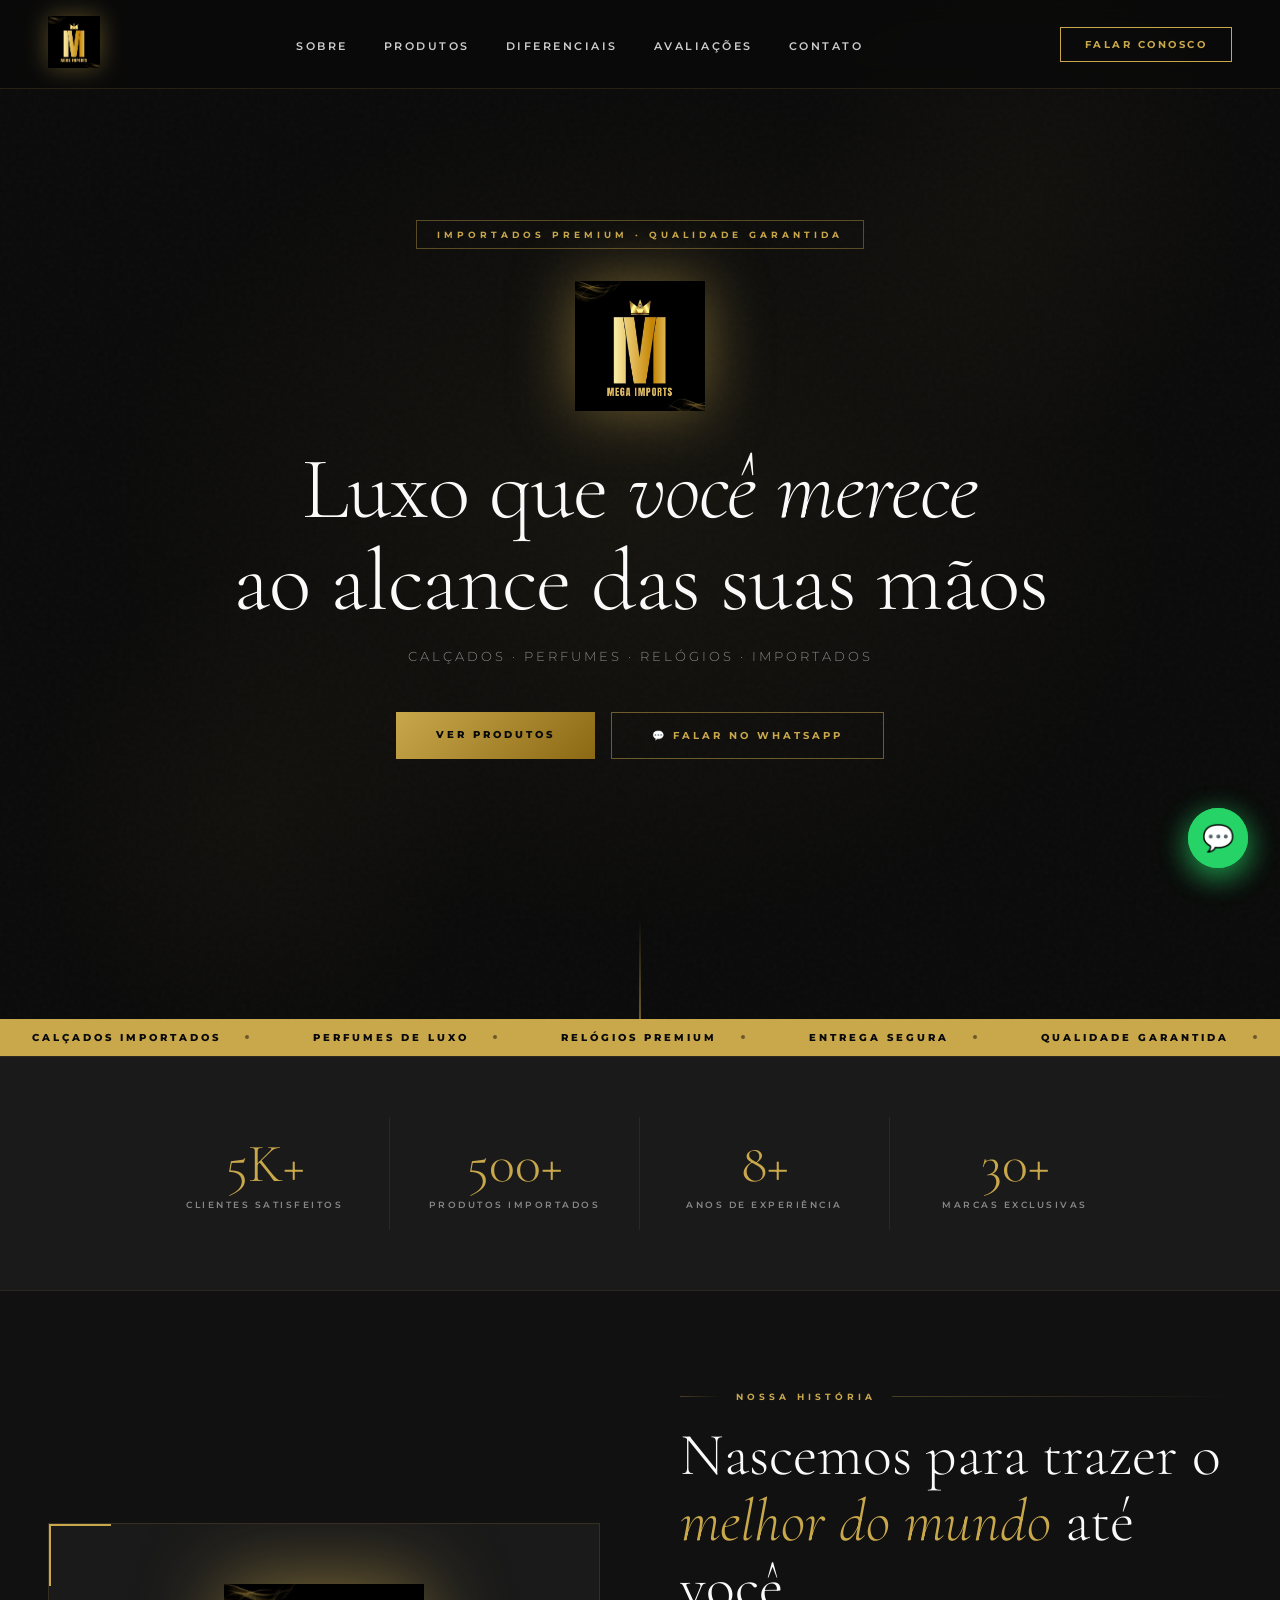
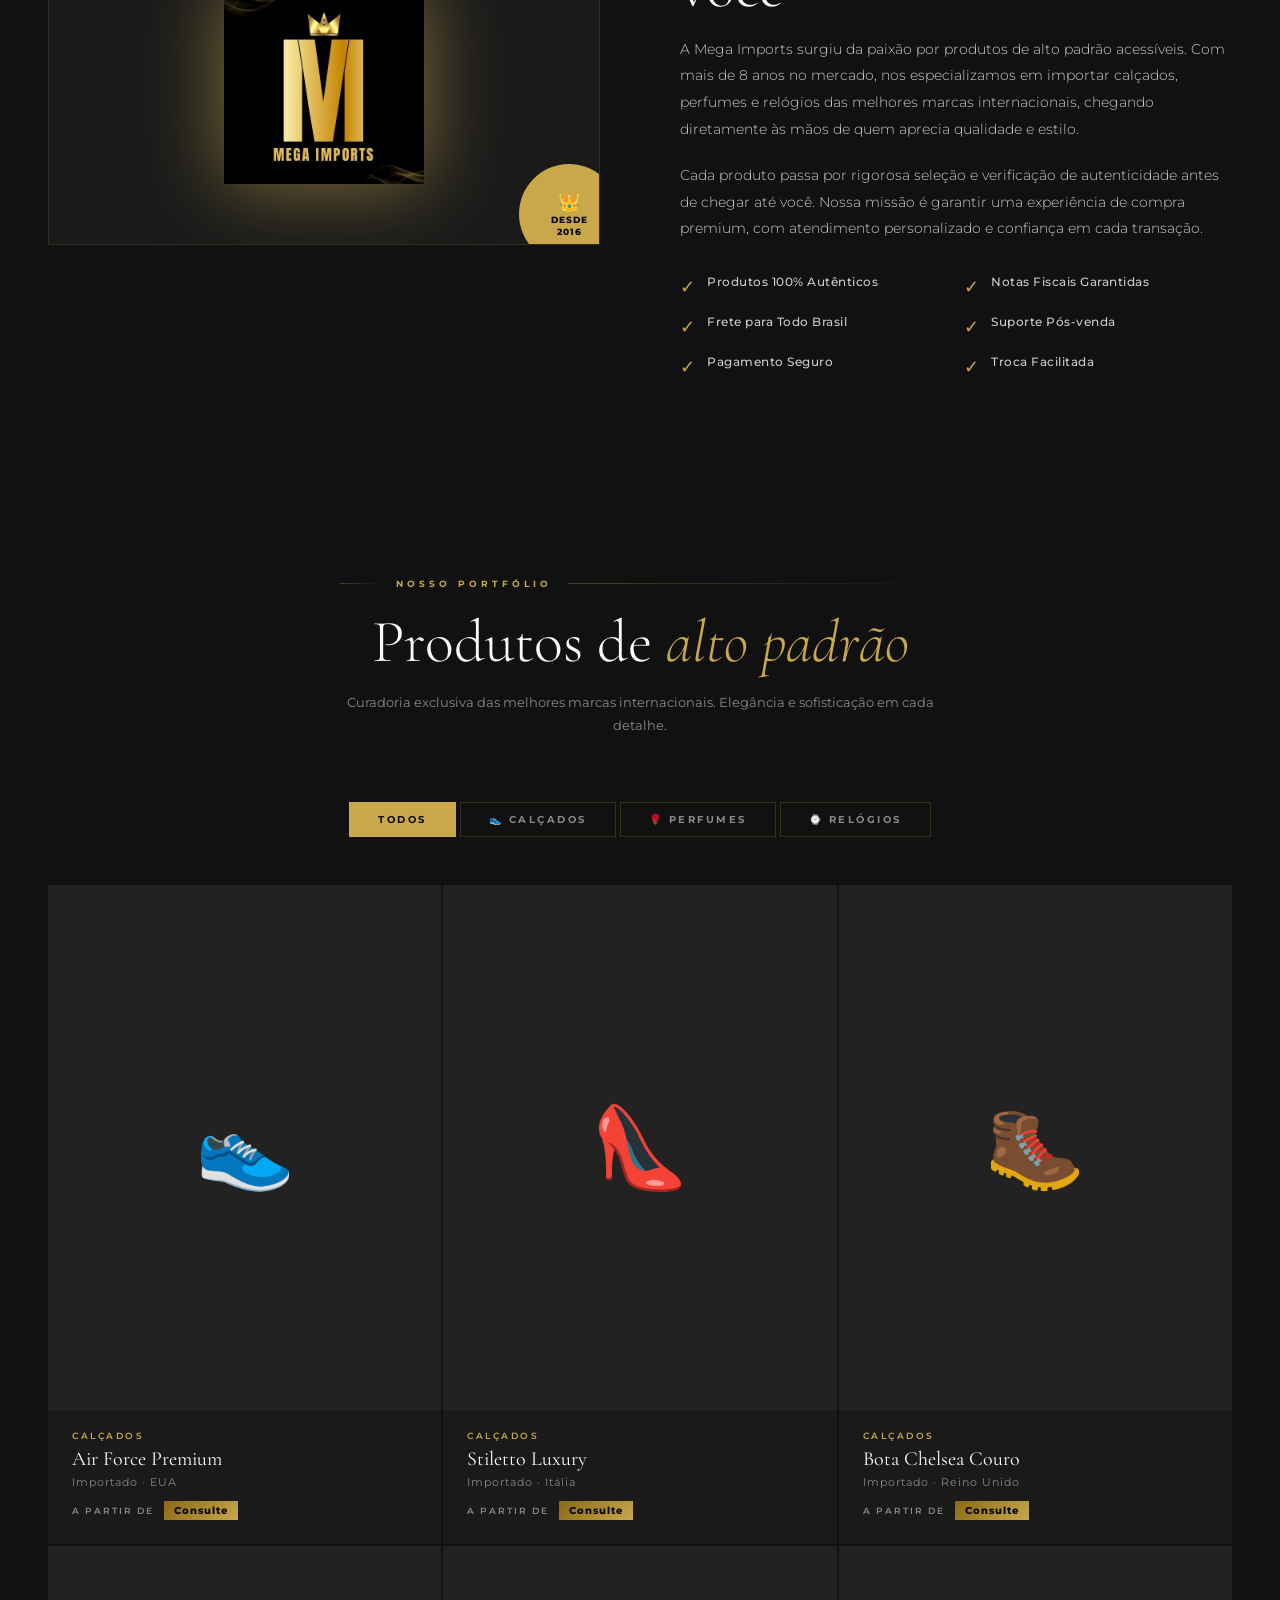
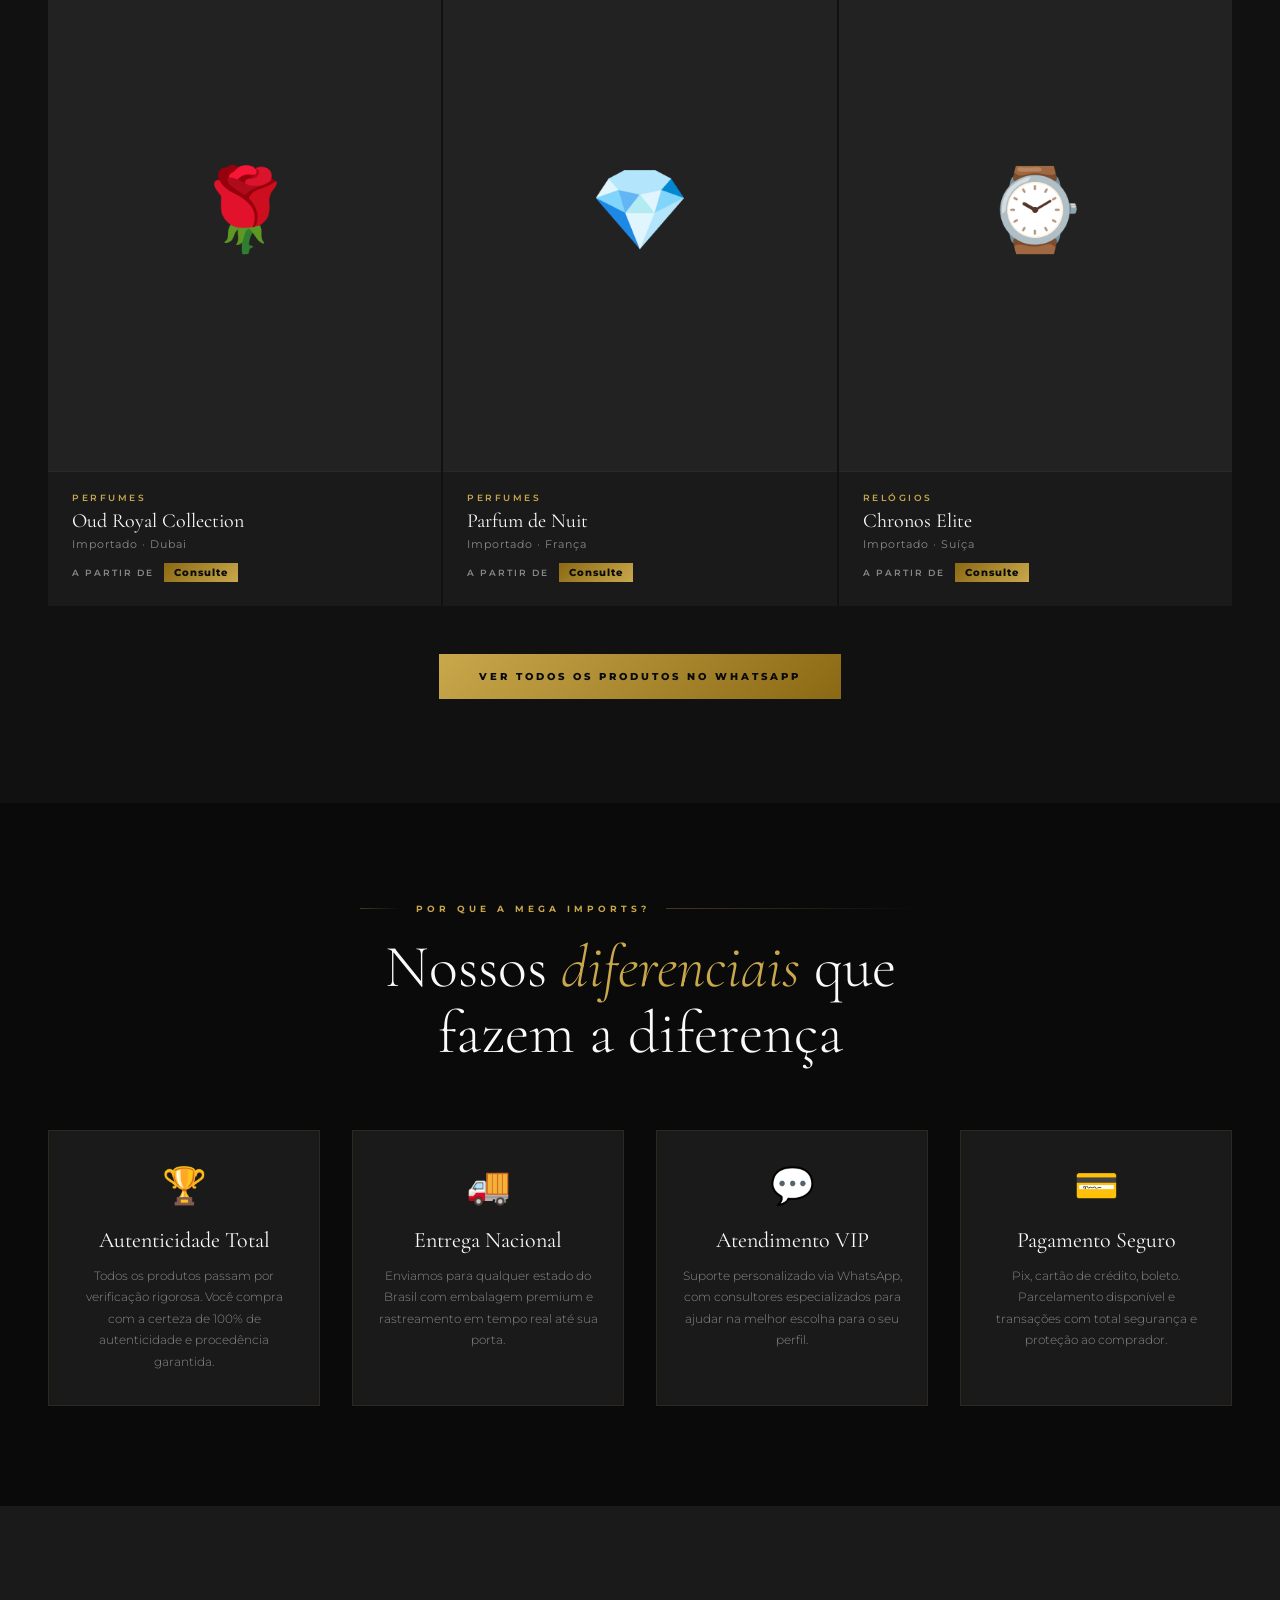
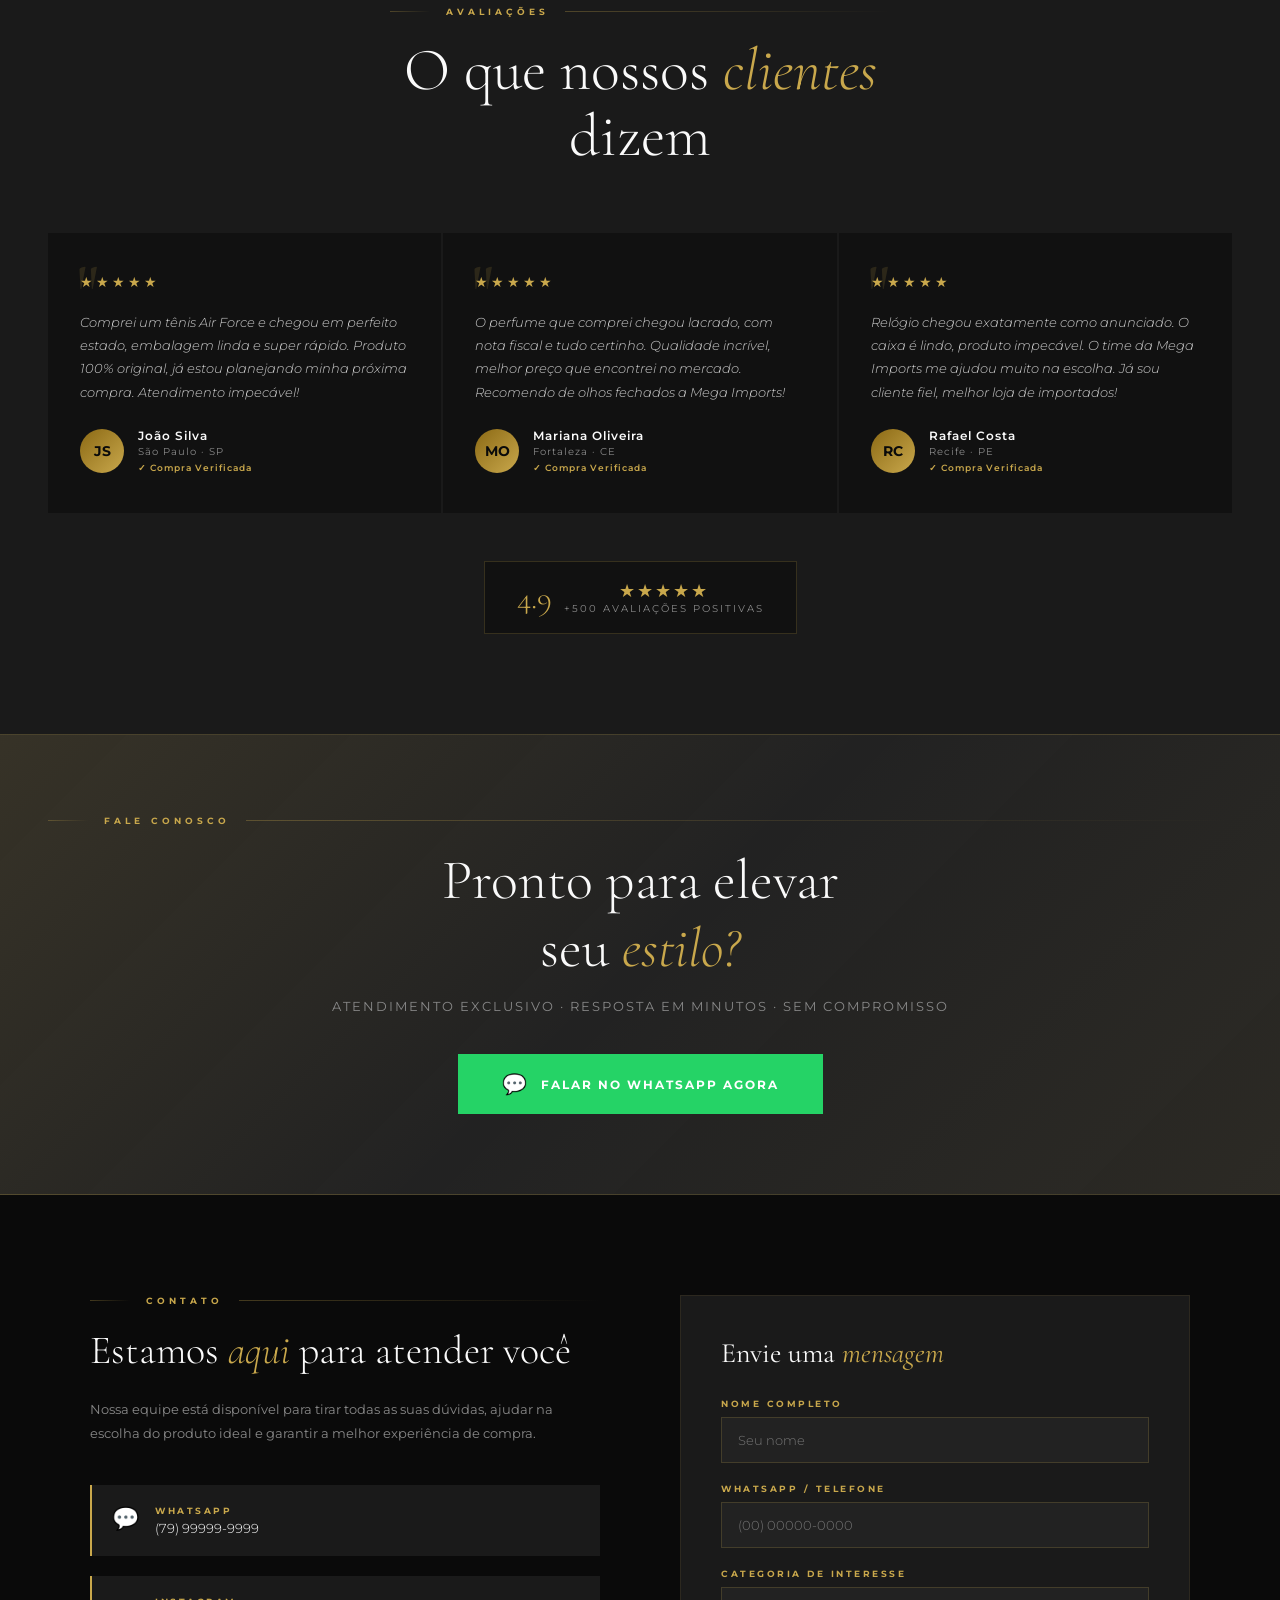
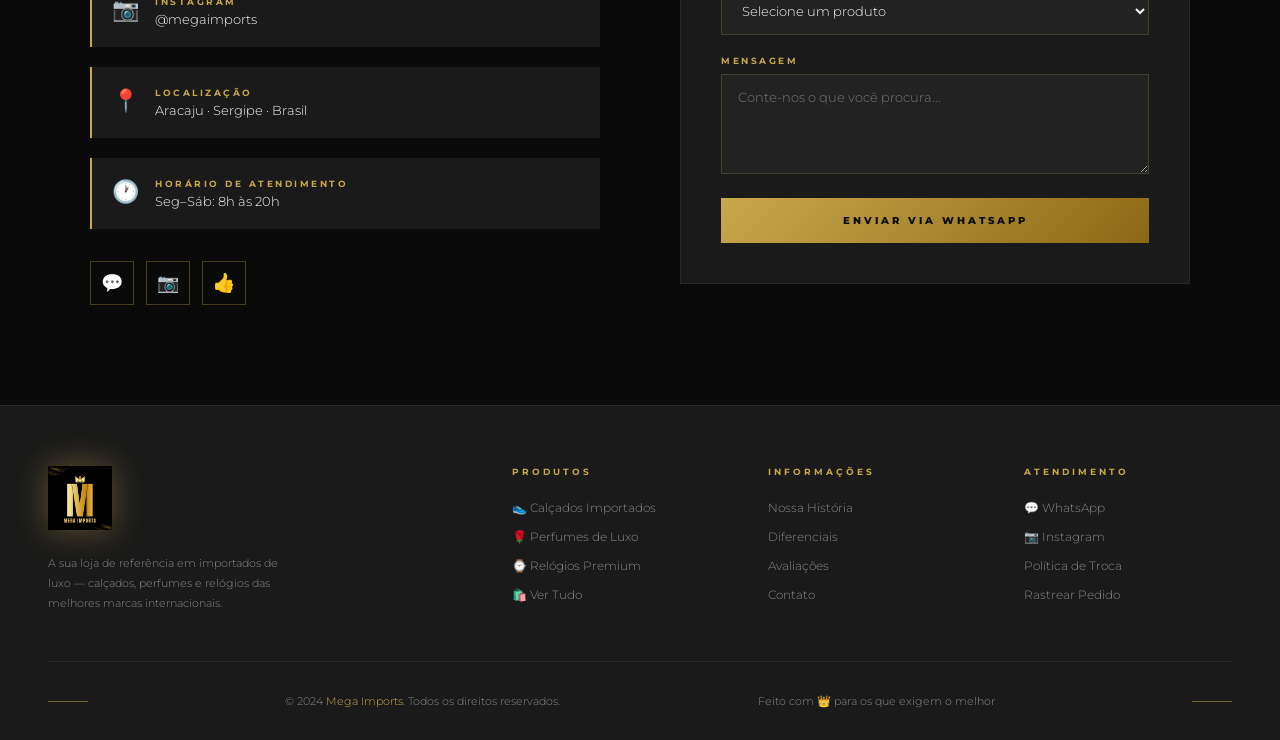
==== index.html @ 9656895b "site Mega Imports" ====
<!DOCTYPE html>
<html lang="pt-BR">
<head>
  <meta charset="UTF-8" />
  <meta name="viewport" content="width=device-width, initial-scale=1.0"/>
  <title>MEGA IMPORTS — Calçados, Perfumes & Relógios Importados</title>

  <!-- Google Fonts -->
  <link href="https://fonts.googleapis.com/css2?family=Cormorant+Garamond:ital,wght@0,300;0,400;0,600;0,700;1,300;1,400&family=Montserrat:wght@200;300;400;500;600;700;800&display=swap" rel="stylesheet"/>

  <!-- SEU CSS -->
  <link rel="stylesheet" href="styles.css" />
</head>
<body>


<!-- ─── FLOATING WA ─── -->
<a href="https://wa.me/5579999999999?text=Olá!%20Quero%20saber%20mais%20sobre%20os%20produtos%20da%20Mega%20Imports!" class="floating-wa" target="_blank" title="Fale conosco no WhatsApp">
  💬
</a>

<!-- ─── NAV ─── -->
<nav>
  <div class="nav-logo">
    <img src=assets/mega.jpg alt="Mega Imports Logo"/>
  </div>
  <ul class="nav-links">
    <li><a href="#sobre">Sobre</a></li>
    <li><a href="#produtos">Produtos</a></li>
    <li><a href="#diferenciais">Diferenciais</a></li>
    <li><a href="#avaliacoes">Avaliações</a></li>
    <li><a href="#contato">Contato</a></li>
  </ul>
  <a href="https://wa.me/5579999999999?text=Olá!%20Gostaria%20de%20mais%20informações!" class="nav-cta" target="_blank">Falar Conosco</a>
</nav>

<!-- ─── HERO ─── -->
<section class="hero" id="inicio">
  <div class="hero-bg"></div>
  <div class="hero-noise"></div>
  <div class="hero-line"></div>

  <div class="hero-content">
    <div class="hero-badge">Importados Premium · Qualidade Garantida</div>
    <div class="hero-logo">
    <img src=assets/mega.jpg alt="Mega Imports Logo"/>
    </div>
    <h1>Luxo que <em>você merece</em><br>ao alcance das suas mãos</h1>
    <p>Calçados · Perfumes · Relógios · Importados</p>
    <div class="hero-btns">
      <a href="#produtos" class="btn-primary">Ver Produtos</a>
      <a href="https://wa.me/5579999999999?text=Olá!%20Quero%20conhecer%20os%20produtos!" class="btn-secondary" target="_blank">💬 Falar no WhatsApp</a>
    </div>
  </div>
</section>

<!-- ─── MARQUEE ─── -->
<div class="marquee-wrap">
  <div class="marquee-track">
    <span class="marquee-item">Calçados Importados<span class="marquee-dot"></span></span>
    <span class="marquee-item">Perfumes de Luxo<span class="marquee-dot"></span></span>
    <span class="marquee-item">Relógios Premium<span class="marquee-dot"></span></span>
    <span class="marquee-item">Entrega Segura<span class="marquee-dot"></span></span>
    <span class="marquee-item">Qualidade Garantida<span class="marquee-dot"></span></span>
    <span class="marquee-item">Frete Nacional<span class="marquee-dot"></span></span>
    <span class="marquee-item">Atendimento VIP<span class="marquee-dot"></span></span>
    <span class="marquee-item">Calçados Importados<span class="marquee-dot"></span></span>
    <span class="marquee-item">Perfumes de Luxo<span class="marquee-dot"></span></span>
    <span class="marquee-item">Relógios Premium<span class="marquee-dot"></span></span>
    <span class="marquee-item">Entrega Segura<span class="marquee-dot"></span></span>
    <span class="marquee-item">Qualidade Garantida<span class="marquee-dot"></span></span>
    <span class="marquee-item">Frete Nacional<span class="marquee-dot"></span></span>
    <span class="marquee-item">Atendimento VIP<span class="marquee-dot"></span></span>
  </div>
</div>

<!-- ─── STATS ─── -->
<div class="stats">
  <div class="stats-grid">
    <div class="stat-item">
      <div class="stat-num">5K+</div>
      <div class="stat-label">Clientes Satisfeitos</div>
    </div>
    <div class="stat-item">
      <div class="stat-num">500+</div>
      <div class="stat-label">Produtos Importados</div>
    </div>
    <div class="stat-item">
      <div class="stat-num">8+</div>
      <div class="stat-label">Anos de Experiência</div>
    </div>
    <div class="stat-item">
      <div class="stat-num">30+</div>
      <div class="stat-label">Marcas Exclusivas</div>
    </div>
  </div>
</div>

<!-- ─── ABOUT ─── -->
<section id="sobre" style="background: var(--dark);">
  <div class="about" style="padding: 0;">
    <div class="about-visual">
      <div class="about-img-box">
            <img src=assets/mega.jpg alt="Mega Imports Logo"/>
        <div class="about-badge">
          <span style="font-size:18px;">👑</span>
          Desde<br>2016
        </div>
      </div>
    </div>

    <div class="about-text">
      <div class="section-label"><span>Nossa História</span></div>
      <h2 class="section-title">Nascemos para trazer o <em>melhor do mundo</em> até você</h2>
      <p>A Mega Imports surgiu da paixão por produtos de alto padrão acessíveis. Com mais de 8 anos no mercado, nos especializamos em importar calçados, perfumes e relógios das melhores marcas internacionais, chegando diretamente às mãos de quem aprecia qualidade e estilo.</p>
      <p>Cada produto passa por rigorosa seleção e verificação de autenticidade antes de chegar até você. Nossa missão é garantir uma experiência de compra premium, com atendimento personalizado e confiança em cada transação.</p>

      <div class="about-features">
        <div class="feature-item">
          <span class="feature-icon">✓</span>
          <span class="feature-text">Produtos 100% Autênticos</span>
        </div>
        <div class="feature-item">
          <span class="feature-icon">✓</span>
          <span class="feature-text">Notas Fiscais Garantidas</span>
        </div>
        <div class="feature-item">
          <span class="feature-icon">✓</span>
          <span class="feature-text">Frete para Todo Brasil</span>
        </div>
        <div class="feature-item">
          <span class="feature-icon">✓</span>
          <span class="feature-text">Suporte Pós-venda</span>
        </div>
        <div class="feature-item">
          <span class="feature-icon">✓</span>
          <span class="feature-text">Pagamento Seguro</span>
        </div>
        <div class="feature-item">
          <span class="feature-icon">✓</span>
          <span class="feature-text">Troca Facilitada</span>
        </div>
      </div>
    </div>
  </div>
</section>

<!-- ─── PRODUCTS ─── -->
<section id="produtos" class="products">
  <div class="products-header">
    <div class="section-label"><span>Nosso Portfólio</span></div>
    <h2 class="section-title">Produtos de <em>alto padrão</em></h2>
    <p>Curadoria exclusiva das melhores marcas internacionais. Elegância e sofisticação em cada detalhe.</p>
  </div>

  <div class="category-tabs">
    <button class="tab-btn active">Todos</button>
    <button class="tab-btn">👟 Calçados</button>
    <button class="tab-btn">🌹 Perfumes</button>
    <button class="tab-btn">⌚ Relógios</button>
  </div>

  <div class="products-grid">
    <!-- Calçados -->
    <div class="product-card">
      <div class="product-img-wrap">
        <div class="product-img">👟</div>
      </div>
      <div class="product-overlay">
        <a href="https://wa.me/5579999999999?text=Olá!%20Tenho%20interesse%20nos%20Tênis%20Air%20Force!" class="product-overlay-btn" target="_blank">💬 Consultar Preço</a>
      </div>
      <div class="product-info">
        <div class="product-category">Calçados</div>
        <div class="product-name">Air Force Premium</div>
        <div class="product-brand">Importado · EUA</div>
        <div class="product-price">
          <span class="price-label">A partir de</span>
          <span class="price-badge">Consulte</span>
        </div>
      </div>
    </div>

    <div class="product-card">
      <div class="product-img-wrap">
        <div class="product-img">👠</div>
      </div>
      <div class="product-overlay">
        <a href="https://wa.me/5579999999999?text=Olá!%20Tenho%20interesse%20nos%20sapatos%20de%20luxo!" class="product-overlay-btn" target="_blank">💬 Consultar Preço</a>
      </div>
      <div class="product-info">
        <div class="product-category">Calçados</div>
        <div class="product-name">Stiletto Luxury</div>
        <div class="product-brand">Importado · Itália</div>
        <div class="product-price">
          <span class="price-label">A partir de</span>
          <span class="price-badge">Consulte</span>
        </div>
      </div>
    </div>

    <div class="product-card">
      <div class="product-img-wrap">
        <div class="product-img">🥾</div>
      </div>
      <div class="product-overlay">
        <a href="https://wa.me/5579999999999?text=Olá!%20Tenho%20interesse%20nas%20botas%20importadas!" class="product-overlay-btn" target="_blank">💬 Consultar Preço</a>
      </div>
      <div class="product-info">
        <div class="product-category">Calçados</div>
        <div class="product-name">Bota Chelsea Couro</div>
        <div class="product-brand">Importado · Reino Unido</div>
        <div class="product-price">
          <span class="price-label">A partir de</span>
          <span class="price-badge">Consulte</span>
        </div>
      </div>
    </div>

    <!-- Perfumes -->
    <div class="product-card">
      <div class="product-img-wrap">
        <div class="product-img">🌹</div>
      </div>
      <div class="product-overlay">
        <a href="https://wa.me/5579999999999?text=Olá!%20Tenho%20interesse%20nos%20perfumes%20importados!" class="product-overlay-btn" target="_blank">💬 Consultar Preço</a>
      </div>
      <div class="product-info">
        <div class="product-category">Perfumes</div>
        <div class="product-name">Oud Royal Collection</div>
        <div class="product-brand">Importado · Dubai</div>
        <div class="product-price">
          <span class="price-label">A partir de</span>
          <span class="price-badge">Consulte</span>
        </div>
      </div>
    </div>

    <div class="product-card">
      <div class="product-img-wrap">
        <div class="product-img">💎</div>
      </div>
      <div class="product-overlay">
        <a href="https://wa.me/5579999999999?text=Olá!%20Tenho%20interesse%20em%20perfumes%20de%20luxo!" class="product-overlay-btn" target="_blank">💬 Consultar Preço</a>
      </div>
      <div class="product-info">
        <div class="product-category">Perfumes</div>
        <div class="product-name">Parfum de Nuit</div>
        <div class="product-brand">Importado · França</div>
        <div class="product-price">
          <span class="price-label">A partir de</span>
          <span class="price-badge">Consulte</span>
        </div>
      </div>
    </div>

    <!-- Relógios -->
    <div class="product-card">
      <div class="product-img-wrap">
        <div class="product-img">⌚</div>
      </div>
      <div class="product-overlay">
        <a href="https://wa.me/5579999999999?text=Olá!%20Tenho%20interesse%20nos%20relógios%20importados!" class="product-overlay-btn" target="_blank">💬 Consultar Preço</a>
      </div>
      <div class="product-info">
        <div class="product-category">Relógios</div>
        <div class="product-name">Chronos Elite</div>
        <div class="product-brand">Importado · Suíça</div>
        <div class="product-price">
          <span class="price-label">A partir de</span>
          <span class="price-badge">Consulte</span>
        </div>
      </div>
    </div>
  </div>

  <div style="text-align: center; margin-top: 48px;">
    <a href="https://wa.me/5579999999999?text=Olá!%20Quero%20ver%20mais%20produtos%20da%20Mega%20Imports!" class="btn-primary" target="_blank" style="display: inline-block; position: relative; z-index: 1;">
      Ver Todos os Produtos no WhatsApp
    </a>
  </div>
</section>

<!-- ─── WHY US ─── -->
<section id="diferenciais">
  <div class="why">
    <div style="text-align: center; max-width: 560px; margin: 0 auto;">
      <div class="section-label"><span>Por que a Mega Imports?</span></div>
      <h2 class="section-title">Nossos <em>diferenciais</em> que fazem a diferença</h2>
    </div>

    <div class="why-grid">
      <div class="why-card">
        <span class="why-icon">🏆</span>
        <div class="why-title">Autenticidade Total</div>
        <p class="why-desc">Todos os produtos passam por verificação rigorosa. Você compra com a certeza de 100% de autenticidade e procedência garantida.</p>
      </div>
      <div class="why-card">
        <span class="why-icon">🚚</span>
        <div class="why-title">Entrega Nacional</div>
        <p class="why-desc">Enviamos para qualquer estado do Brasil com embalagem premium e rastreamento em tempo real até sua porta.</p>
      </div>
      <div class="why-card">
        <span class="why-icon">💬</span>
        <div class="why-title">Atendimento VIP</div>
        <p class="why-desc">Suporte personalizado via WhatsApp, com consultores especializados para ajudar na melhor escolha para o seu perfil.</p>
      </div>
      <div class="why-card">
        <span class="why-icon">💳</span>
        <div class="why-title">Pagamento Seguro</div>
        <p class="why-desc">Pix, cartão de crédito, boleto. Parcelamento disponível e transações com total segurança e proteção ao comprador.</p>
      </div>
    </div>
  </div>
</section>

<!-- ─── TESTIMONIALS ─── -->
<section id="avaliacoes" class="testimonials">
  <div class="testimonials-header">
    <div class="section-label"><span>Avaliações</span></div>
    <h2 class="section-title">O que nossos <em>clientes</em> dizem</h2>
  </div>

  <div class="testimonials-grid" style="max-width: 1200px; margin: 0 auto;">
    <div class="testimonial-card">
      <div class="stars">
        <span class="star">★</span><span class="star">★</span><span class="star">★</span><span class="star">★</span><span class="star">★</span>
      </div>
      <p class="testimonial-text">Comprei um tênis Air Force e chegou em perfeito estado, embalagem linda e super rápido. Produto 100% original, já estou planejando minha próxima compra. Atendimento impecável!</p>
      <div class="testimonial-author">
        <div class="author-avatar">JS</div>
        <div>
          <div class="author-name">João Silva</div>
          <div class="author-city">São Paulo · SP</div>
          <div class="author-verified">✓ Compra Verificada</div>
        </div>
      </div>
    </div>

    <div class="testimonial-card">
      <div class="stars">
        <span class="star">★</span><span class="star">★</span><span class="star">★</span><span class="star">★</span><span class="star">★</span>
      </div>
      <p class="testimonial-text">O perfume que comprei chegou lacrado, com nota fiscal e tudo certinho. Qualidade incrível, melhor preço que encontrei no mercado. Recomendo de olhos fechados a Mega Imports!</p>
      <div class="testimonial-author">
        <div class="author-avatar">MO</div>
        <div>
          <div class="author-name">Mariana Oliveira</div>
          <div class="author-city">Fortaleza · CE</div>
          <div class="author-verified">✓ Compra Verificada</div>
        </div>
      </div>
    </div>

    <div class="testimonial-card">
      <div class="stars">
        <span class="star">★</span><span class="star">★</span><span class="star">★</span><span class="star">★</span><span class="star">★</span>
      </div>
      <p class="testimonial-text">Relógio chegou exatamente como anunciado. O caixa é lindo, produto impecável. O time da Mega Imports me ajudou muito na escolha. Já sou cliente fiel, melhor loja de importados!</p>
      <div class="testimonial-author">
        <div class="author-avatar">RC</div>
        <div>
          <div class="author-name">Rafael Costa</div>
          <div class="author-city">Recife · PE</div>
          <div class="author-verified">✓ Compra Verificada</div>
        </div>
      </div>
    </div>
  </div>

  <!-- Rating bar -->
  <div style="text-align: center; margin-top: 48px;">
    <div style="display: inline-flex; align-items: center; gap: 12px; background: var(--dark); border: 1px solid rgba(201,168,76,0.2); padding: 16px 32px;">
      <span style="font-size: 32px; font-family: 'Cormorant Garamond', serif; color: var(--gold); font-weight: 300;">4.9</span>
      <div>
        <div style="color: var(--gold); font-size: 18px; letter-spacing: 2px;">★★★★★</div>
        <div style="font-size: 10px; letter-spacing: 2px; color: var(--text-muted); text-transform: uppercase;">+500 avaliações positivas</div>
      </div>
    </div>
  </div>
</section>

<!-- ─── CTA BANNER ─── -->
<div class="cta-banner">
  <div class="section-label"><span>Fale Conosco</span></div>
  <h2>Pronto para elevar<br>seu <em style="font-style:italic;color:var(--gold);">estilo?</em></h2>
  <p>Atendimento exclusivo · Resposta em minutos · Sem compromisso</p>
  <a href="https://wa.me/5579999999999?text=Olá!%20Quero%20conhecer%20os%20produtos%20da%20Mega%20Imports!" class="whatsapp-btn" target="_blank">
    <span class="whatsapp-icon">💬</span>
    Falar no WhatsApp Agora
  </a>
</div>

<!-- ─── CONTACT ─── -->
<section id="contato" class="contact">
  <div class="contact-inner">
    <div>
      <div class="section-label"><span>Contato</span></div>
      <h2 class="contact-info-title">Estamos <em>aqui</em> para atender você</h2>
      <p class="contact-info-desc">Nossa equipe está disponível para tirar todas as suas dúvidas, ajudar na escolha do produto ideal e garantir a melhor experiência de compra.</p>

      <div class="contact-items">
        <div class="contact-item">
          <span class="contact-item-icon">💬</span>
          <div>
            <div class="contact-item-label">WhatsApp</div>
            <div class="contact-item-value">
              <a href="https://wa.me/5579999999999" target="_blank">(79) 99999-9999</a>
            </div>
          </div>
        </div>
        <div class="contact-item">
          <span class="contact-item-icon">📷</span>
          <div>
            <div class="contact-item-label">Instagram</div>
            <div class="contact-item-value">
              <a href="https://instagram.com/megaimports" target="_blank">@megaimports</a>
            </div>
          </div>
        </div>
        <div class="contact-item">
          <span class="contact-item-icon">📍</span>
          <div>
            <div class="contact-item-label">Localização</div>
            <div class="contact-item-value">Aracaju · Sergipe · Brasil</div>
          </div>
        </div>
        <div class="contact-item">
          <span class="contact-item-icon">🕐</span>
          <div>
            <div class="contact-item-label">Horário de Atendimento</div>
            <div class="contact-item-value">Seg–Sáb: 8h às 20h</div>
          </div>
        </div>
      </div>

      <div class="social-links">
        <a href="https://wa.me/5579999999999" class="social-link" target="_blank" title="WhatsApp">💬</a>
        <a href="https://instagram.com/megaimports" class="social-link" target="_blank" title="Instagram">📷</a>
        <a href="https://facebook.com/megaimports" class="social-link" target="_blank" title="Facebook">👍</a>
      </div>
    </div>

    <div class="contact-form-wrap">
      <div class="form-title">Envie uma <em style="font-style:italic;color:var(--gold);">mensagem</em></div>

      <div class="form-group">
        <label>Nome completo</label>
        <input type="text" placeholder="Seu nome"/>
      </div>
      <div class="form-group">
        <label>WhatsApp / Telefone</label>
        <input type="tel" placeholder="(00) 00000-0000"/>
      </div>
      <div class="form-group">
        <label>Categoria de interesse</label>
        <select>
          <option>Selecione um produto</option>
          <option>👟 Calçados Importados</option>
          <option>🌹 Perfumes</option>
          <option>⌚ Relógios</option>
          <option>Todos os produtos</option>
        </select>
      </div>
      <div class="form-group">
        <label>Mensagem</label>
        <textarea placeholder="Conte-nos o que você procura..."></textarea>
      </div>
      <button class="form-submit" onclick="redirectWhatsApp()">
        Enviar via WhatsApp
      </button>
    </div>
  </div>
</section>

<!-- ─── FOOTER ─── -->
<footer>
  <div class="footer-inner">
    <div class="footer-brand">
          <img src=assets/mega.jpg alt="Mega Imports Logo"/>

      <p class="footer-tagline">A sua loja de referência em importados de luxo — calçados, perfumes e relógios das melhores marcas internacionais.</p>
    </div>

    <div>
      <div class="footer-col-title">Produtos</div>
      <ul class="footer-links">
        <li><a href="#produtos">👟 Calçados Importados</a></li>
        <li><a href="#produtos">🌹 Perfumes de Luxo</a></li>
        <li><a href="#produtos">⌚ Relógios Premium</a></li>
        <li><a href="#produtos">🛍️ Ver Tudo</a></li>
      </ul>
    </div>

    <div>
      <div class="footer-col-title">Informações</div>
      <ul class="footer-links">
        <li><a href="#sobre">Nossa História</a></li>
        <li><a href="#diferenciais">Diferenciais</a></li>
        <li><a href="#avaliacoes">Avaliações</a></li>
        <li><a href="#contato">Contato</a></li>
      </ul>
    </div>

    <div>
      <div class="footer-col-title">Atendimento</div>
      <ul class="footer-links">
        <li><a href="https://wa.me/5579999999999" target="_blank">💬 WhatsApp</a></li>
        <li><a href="https://instagram.com/megaimports" target="_blank">📷 Instagram</a></li>
        <li><a href="#">Política de Troca</a></li>
        <li><a href="#">Rastrear Pedido</a></li>
      </ul>
    </div>
  </div>

  <div class="footer-bottom">
    <div class="footer-gold-line"></div>
    <p class="footer-copy">© 2024 <span>Mega Imports</span>. Todos os direitos reservados.</p>
    <p class="footer-copy">Feito com 👑 para os que exigem o melhor</p>
    <div class="footer-gold-line"></div>
  </div>
</footer>
<!-- TODO O SEU HTML FICA AQUI EXATAMENTE COMO JÁ ESTÁ -->
<!-- NAV, HERO, SOBRE, PRODUTOS, DIFERENCIAIS, AVALIAÇÕES, CONTATO, FOOTER -->

<!-- SEU BOTÃO FLUTUANTE -->
<a href="https://wa.me/5579999999999?text=Olá!%20Quero%20saber%20mais%20sobre%20os%20produtos%20da%20Mega%20Imports!" 
   class="floating-wa" target="_blank">
  💬
</a>

<!-- SEU JS -->
<script src="script.js"></script>
</body>
</html>
---- styles.css ----
:root {
  --gold: #C9A84C;
  --gold-light: #E8C96A;
  --gold-dark: #8B6914;
  --black: #0A0A0A;
  --dark: #111111;
  --dark2: #1A1A1A;
  --dark3: #222222;
  --white: #FAFAFA;
  --text-muted: #888888;
  --text-light: #CCCCCC;
}

   
   * { margin: 0; padding: 0; box-sizing: border-box; }

    html { scroll-behavior: smooth; }

    body {
      background: var(--black);
      color: var(--white);
      font-family: 'Montserrat', sans-serif;
      overflow-x: hidden;
    }

    /* ─── SCROLLBAR ─── */
    ::-webkit-scrollbar { width: 6px; }
    ::-webkit-scrollbar-track { background: var(--black); }
    ::-webkit-scrollbar-thumb { background: var(--gold-dark); border-radius: 3px; }

    /* ─── NAV ─── */
    nav {
      position: fixed;
      top: 0; left: 0; right: 0;
      z-index: 1000;
      display: flex;
      align-items: center;
      justify-content: space-between;
      padding: 16px 48px;
      background: rgba(10,10,10,0.92);
      backdrop-filter: blur(12px);
      border-bottom: 1px solid rgba(201,168,76,0.15);
      transition: all 0.3s;
    }

    .nav-logo img {
      height: 52px;
      filter: drop-shadow(0 0 12px rgba(201,168,76,0.4));
    }

    .nav-links {
      display: flex;
      gap: 36px;
      list-style: none;
    }

    .nav-links a {
      color: var(--text-light);
      text-decoration: none;
      font-size: 11px;
      font-weight: 600;
      letter-spacing: 2.5px;
      text-transform: uppercase;
      transition: color 0.3s;
      position: relative;
    }

    .nav-links a::after {
      content: '';
      position: absolute;
      bottom: -4px; left: 0;
      width: 0; height: 1px;
      background: var(--gold);
      transition: width 0.3s;
    }

    .nav-links a:hover { color: var(--gold); }
    .nav-links a:hover::after { width: 100%; }

    .nav-cta {
      background: transparent;
      border: 1px solid var(--gold);
      color: var(--gold);
      padding: 10px 24px;
      font-size: 10px;
      font-weight: 700;
      letter-spacing: 2.5px;
      text-transform: uppercase;
      text-decoration: none;
      cursor: pointer;
      transition: all 0.3s;
      font-family: 'Montserrat', sans-serif;
    }

    .nav-cta:hover {
      background: var(--gold);
      color: var(--black);
    }

    /* ─── HERO ─── */
    .hero {
      min-height: 100vh;
      display: flex;
      align-items: center;
      justify-content: center;
      position: relative;
      overflow: hidden;
      background: var(--black);
    }

    .hero-bg {
      position: absolute;
      inset: 0;
      background:
        radial-gradient(ellipse 60% 60% at 50% 50%, rgba(201,168,76,0.06) 0%, transparent 70%),
        radial-gradient(ellipse 30% 40% at 20% 80%, rgba(201,168,76,0.04) 0%, transparent 60%),
        radial-gradient(ellipse 30% 40% at 80% 20%, rgba(201,168,76,0.04) 0%, transparent 60%);
    }

    .hero-noise {
      position: absolute;
      inset: 0;
      opacity: 0.025;
      background-image: url("data:image/svg+xml,%3Csvg viewBox='0 0 256 256' xmlns='http://www.w3.org/2000/svg'%3E%3Cfilter id='noise'%3E%3CfeTurbulence type='fractalNoise' baseFrequency='0.9' numOctaves='4' stitchTiles='stitch'/%3E%3C/filter%3E%3Crect width='100%25' height='100%25' filter='url(%23noise)'/%3E%3C/svg%3E");
    }

    .hero-line {
      position: absolute;
      bottom: 0; left: 50%;
      transform: translateX(-50%);
      width: 1px;
      height: 100px;
      background: linear-gradient(to bottom, transparent, var(--gold));
      animation: linePulse 2s ease-in-out infinite;
    }

    @keyframes linePulse {
      0%, 100% { opacity: 0.4; }
      50% { opacity: 1; }
    }

    .hero-content {
      text-align: center;
      position: relative;
      z-index: 2;
      max-width: 900px;
      padding: 120px 40px 160px;
      animation: heroFadeIn 1.2s ease-out;
    }

    @keyframes heroFadeIn {
      from { opacity: 0; transform: translateY(30px); }
      to { opacity: 1; transform: translateY(0); }
    }

    .hero-badge {
      display: inline-block;
      border: 1px solid rgba(201,168,76,0.4);
      color: var(--gold);
      font-size: 9px;
      font-weight: 700;
      letter-spacing: 4px;
      text-transform: uppercase;
      padding: 8px 20px;
      margin-bottom: 32px;
    }

    .hero-logo img {
      height: 130px;
      margin-bottom: 28px;
      filter: drop-shadow(0 0 30px rgba(201,168,76,0.5));
    }

    .hero h1 {
      font-family: 'Cormorant Garamond', serif;
      font-size: clamp(42px, 7vw, 88px);
      font-weight: 300;
      line-height: 1.05;
      letter-spacing: -1px;
      margin-bottom: 20px;
      color: var(--white);
    }

    .hero h1 span {
      color: var(--gold);
      font-style: italic;
    }

    .hero p {
      font-size: 13px;
      font-weight: 300;
      letter-spacing: 3px;
      color: var(--text-muted);
      text-transform: uppercase;
      margin-bottom: 48px;
    }

    .hero-btns {
      display: flex;
      gap: 16px;
      justify-content: center;
      flex-wrap: wrap;
    }

    .btn-primary {
      background: linear-gradient(135deg, var(--gold), var(--gold-dark));
      color: var(--black);
      padding: 16px 40px;
      font-size: 10px;
      font-weight: 800;
      letter-spacing: 3px;
      text-transform: uppercase;
      text-decoration: none;
      transition: all 0.3s;
      position: relative;
      overflow: hidden;
    }

    .btn-primary::before {
      content: '';
      position: absolute;
      inset: 0;
      background: linear-gradient(135deg, var(--gold-light), var(--gold));
      opacity: 0;
      transition: opacity 0.3s;
    }

    .btn-primary:hover::before { opacity: 1; }
    .btn-primary:hover { transform: translateY(-2px); box-shadow: 0 12px 40px rgba(201,168,76,0.35); }

    .btn-secondary {
      border: 1px solid rgba(201,168,76,0.5);
      color: var(--gold);
      padding: 16px 40px;
      font-size: 10px;
      font-weight: 700;
      letter-spacing: 3px;
      text-transform: uppercase;
      text-decoration: none;
      transition: all 0.3s;
    }

    .btn-secondary:hover {
      background: rgba(201,168,76,0.08);
      border-color: var(--gold);
    }

    /* ─── MARQUEE ─── */
    .marquee-wrap {
      overflow: hidden;
      background: var(--gold);
      padding: 12px 0;
    }

    .marquee-track {
      display: flex;
      gap: 0;
      animation: marqueeScroll 25s linear infinite;
      white-space: nowrap;
    }

    .marquee-item {
      display: inline-flex;
      align-items: center;
      gap: 24px;
      padding: 0 32px;
      font-size: 10px;
      font-weight: 800;
      letter-spacing: 3px;
      text-transform: uppercase;
      color: var(--black);
    }

    .marquee-dot {
      width: 4px; height: 4px;
      background: var(--black);
      border-radius: 50%;
      opacity: 0.5;
    }

    @keyframes marqueeScroll {
      0% { transform: translateX(0); }
      100% { transform: translateX(-50%); }
    }

    /* ─── SECTION COMMON ─── */
    section { padding: 100px 48px; }

    .section-label {
      display: flex;
      align-items: center;
      gap: 16px;
      margin-bottom: 20px;
    }

    .section-label span {
      font-size: 9px;
      font-weight: 700;
      letter-spacing: 4px;
      text-transform: uppercase;
      color: var(--gold);
    }

    .section-label::before, .section-label::after {
      content: '';
      flex: 1;
      height: 1px;
      background: linear-gradient(to right, transparent, rgba(201,168,76,0.3));
    }

    .section-label::before {
      background: linear-gradient(to left, transparent, rgba(201,168,76,0.3));
      flex: 0 0 40px;
    }

    .section-label::after {
      background: linear-gradient(to right, rgba(201,168,76,0.3), transparent);
    }

    .section-title {
      font-family: 'Cormorant Garamond', serif;
      font-size: clamp(36px, 5vw, 60px);
      font-weight: 300;
      line-height: 1.1;
      margin-bottom: 16px;
    }

    .section-title em { color: var(--gold); font-style: italic; }

    /* ─── STATS ─── */
    .stats {
      background: var(--dark2);
      padding: 60px 48px;
      border-top: 1px solid rgba(201,168,76,0.1);
      border-bottom: 1px solid rgba(201,168,76,0.1);
    }

    .stats-grid {
      display: grid;
      grid-template-columns: repeat(4, 1fr);
      gap: 0;
      max-width: 1000px;
      margin: 0 auto;
    }

    .stat-item {
      text-align: center;
      padding: 20px;
      border-right: 1px solid rgba(201,168,76,0.1);
    }

    .stat-item:last-child { border-right: none; }

    .stat-num {
      font-family: 'Cormorant Garamond', serif;
      font-size: 54px;
      font-weight: 300;
      color: var(--gold);
      line-height: 1;
      margin-bottom: 8px;
    }

    .stat-label {
      font-size: 9px;
      font-weight: 600;
      letter-spacing: 2.5px;
      text-transform: uppercase;
      color: var(--text-muted);
    }

    /* ─── ABOUT ─── */
    .about {
      display: grid;
      grid-template-columns: 1fr 1fr;
      gap: 80px;
      align-items: center;
      max-width: 1200px;
      margin: 0 auto;
    }

    .about-visual {
      position: relative;
    }

    .about-img-box {
      background: var(--dark2);
      border: 1px solid rgba(201,168,76,0.15);
      padding: 60px;
      display: flex;
      align-items: center;
      justify-content: center;
      position: relative;
      overflow: hidden;
    }

    .about-img-box::before {
      content: '';
      position: absolute;
      top: 0; left: 0;
      width: 60px; height: 60px;
      border-top: 2px solid var(--gold);
      border-left: 2px solid var(--gold);
    }

    .about-img-box::after {
      content: '';
      position: absolute;
      bottom: 0; right: 0;
      width: 60px; height: 60px;
      border-bottom: 2px solid var(--gold);
      border-right: 2px solid var(--gold);
    }

    .about-img-box img {
      height: 200px;
      filter: drop-shadow(0 0 40px rgba(201,168,76,0.6));
    }

    .about-badge {
      position: absolute;
      bottom: -20px; right: -20px;
      background: var(--gold);
      color: var(--black);
      width: 100px; height: 100px;
      border-radius: 50%;
      display: flex;
      flex-direction: column;
      align-items: center;
      justify-content: center;
      font-size: 9px;
      font-weight: 800;
      letter-spacing: 1px;
      text-transform: uppercase;
      text-align: center;
      line-height: 1.3;
    }

    .about-text p {
      color: var(--text-light);
      font-size: 14px;
      font-weight: 300;
      line-height: 1.9;
      margin-bottom: 20px;
    }

    .about-features {
      margin-top: 32px;
      display: grid;
      grid-template-columns: 1fr 1fr;
      gap: 16px;
    }

    .feature-item {
      display: flex;
      align-items: flex-start;
      gap: 12px;
    }

    .feature-icon {
      color: var(--gold);
      font-size: 18px;
      margin-top: 2px;
      flex-shrink: 0;
    }

    .feature-text {
      font-size: 12px;
      font-weight: 500;
      color: var(--text-light);
      letter-spacing: 0.5px;
    }

    /* ─── PRODUCTS ─── */
    .products { background: var(--dark); }

    .products-header {
      text-align: center;
      max-width: 600px;
      margin: 0 auto 64px;
    }

    .products-header p {
      color: var(--text-muted);
      font-size: 13px;
      line-height: 1.8;
      margin-top: 16px;
    }

    .category-tabs {
      display: flex;
      justify-content: center;
      gap: 4px;
      margin-bottom: 48px;
      flex-wrap: wrap;
    }

    .tab-btn {
      background: transparent;
      border: 1px solid rgba(201,168,76,0.2);
      color: var(--text-muted);
      padding: 10px 28px;
      font-size: 10px;
      font-weight: 700;
      letter-spacing: 2.5px;
      text-transform: uppercase;
      cursor: pointer;
      transition: all 0.3s;
      font-family: 'Montserrat', sans-serif;
    }

    .tab-btn.active, .tab-btn:hover {
      background: var(--gold);
      border-color: var(--gold);
      color: var(--black);
    }

    .products-grid {
      display: grid;
      grid-template-columns: repeat(3, 1fr);
      gap: 2px;
      max-width: 1200px;
      margin: 0 auto;
    }

    .product-card {
      background: var(--dark2);
      position: relative;
      overflow: hidden;
      cursor: pointer;
    }

    .product-card:hover .product-overlay { opacity: 1; }
    .product-card:hover .product-img { transform: scale(1.05); }

    .product-img-wrap {
      overflow: hidden;
      aspect-ratio: 3/4;
      background: var(--dark3);
      display: flex;
      align-items: center;
      justify-content: center;
      font-size: 80px;
    }

    .product-img {
      transition: transform 0.6s ease;
      font-size: 80px;
    }

    .product-overlay {
      position: absolute;
      inset: 0;
      background: linear-gradient(to top, rgba(0,0,0,0.9) 0%, rgba(0,0,0,0.4) 50%, transparent 100%);
      opacity: 0;
      transition: opacity 0.4s;
      display: flex;
      flex-direction: column;
      justify-content: flex-end;
      padding: 28px;
    }

    .product-overlay-btn {
      background: var(--gold);
      color: var(--black);
      border: none;
      padding: 12px 24px;
      font-size: 10px;
      font-weight: 800;
      letter-spacing: 2px;
      text-transform: uppercase;
      cursor: pointer;
      font-family: 'Montserrat', sans-serif;
      transition: all 0.2s;
    }

    .product-overlay-btn:hover { background: var(--gold-light); }

    .product-info {
      padding: 20px 24px 24px;
      border-top: 1px solid rgba(201,168,76,0.1);
    }

    .product-category {
      font-size: 9px;
      font-weight: 600;
      letter-spacing: 2.5px;
      text-transform: uppercase;
      color: var(--gold);
      margin-bottom: 6px;
    }

    .product-name {
      font-family: 'Cormorant Garamond', serif;
      font-size: 20px;
      font-weight: 400;
      margin-bottom: 4px;
    }

    .product-brand {
      font-size: 11px;
      color: var(--text-muted);
      letter-spacing: 1px;
    }

    .product-price {
      margin-top: 12px;
      display: flex;
      align-items: center;
      gap: 10px;
    }

    .price-label {
      font-size: 9px;
      font-weight: 600;
      letter-spacing: 2px;
      text-transform: uppercase;
      color: var(--text-muted);
    }

    .price-badge {
      background: linear-gradient(135deg, var(--gold-dark), var(--gold));
      color: var(--black);
      font-size: 10px;
      font-weight: 800;
      letter-spacing: 1px;
      padding: 3px 10px;
    }

    /* ─── WHY US ─── */
    .why {
      background: var(--black);
      max-width: 1200px;
      margin: 0 auto;
    }

    .why-grid {
      display: grid;
      grid-template-columns: repeat(4, 1fr);
      gap: 32px;
      margin-top: 64px;
    }

    .why-card {
      padding: 32px 24px;
      border: 1px solid rgba(201,168,76,0.1);
      background: var(--dark2);
      text-align: center;
      transition: all 0.3s;
      position: relative;
      overflow: hidden;
    }

    .why-card::before {
      content: '';
      position: absolute;
      top: 0; left: 0; right: 0;
      height: 2px;
      background: linear-gradient(to right, transparent, var(--gold), transparent);
      opacity: 0;
      transition: opacity 0.3s;
    }

    .why-card:hover::before { opacity: 1; }
    .why-card:hover { background: var(--dark3); transform: translateY(-4px); }

    .why-icon {
      font-size: 36px;
      margin-bottom: 20px;
      display: block;
    }

    .why-title {
      font-family: 'Cormorant Garamond', serif;
      font-size: 22px;
      font-weight: 400;
      margin-bottom: 12px;
      color: var(--white);
    }

    .why-desc {
      font-size: 12px;
      color: var(--text-muted);
      line-height: 1.8;
      font-weight: 300;
    }

    /* ─── TESTIMONIALS ─── */
    .testimonials { background: var(--dark2); }

    .testimonials-header {
      text-align: center;
      max-width: 500px;
      margin: 0 auto 64px;
    }

    .testimonials-grid {
      display: grid;
      grid-template-columns: repeat(3, 1fr);
      gap: 2px;
      max-width: 1200px;
      margin: 0 auto;
    }

    .testimonial-card {
      background: var(--dark);
      padding: 40px 32px;
      position: relative;
    }

    .testimonial-card::before {
      content: '"';
      position: absolute;
      top: 20px; left: 28px;
      font-family: 'Cormorant Garamond', serif;
      font-size: 80px;
      color: rgba(201,168,76,0.15);
      line-height: 1;
    }

    .stars {
      display: flex;
      gap: 3px;
      margin-bottom: 20px;
    }

    .star { color: var(--gold); font-size: 14px; }

    .testimonial-text {
      font-size: 13px;
      color: var(--text-light);
      line-height: 1.8;
      font-weight: 300;
      font-style: italic;
      margin-bottom: 24px;
      position: relative;
      z-index: 1;
    }

    .testimonial-author {
      display: flex;
      align-items: center;
      gap: 14px;
    }

    .author-avatar {
      width: 44px; height: 44px;
      border-radius: 50%;
      background: linear-gradient(135deg, var(--gold-dark), var(--gold));
      display: flex;
      align-items: center;
      justify-content: center;
      font-weight: 700;
      font-size: 14px;
      color: var(--black);
      flex-shrink: 0;
    }

    .author-name {
      font-size: 12px;
      font-weight: 600;
      letter-spacing: 1px;
      color: var(--white);
    }

    .author-city {
      font-size: 10px;
      color: var(--text-muted);
      letter-spacing: 1px;
      margin-top: 2px;
    }

    .author-verified {
      margin-top: 4px;
      font-size: 9px;
      color: var(--gold);
      letter-spacing: 1px;
      font-weight: 600;
    }

    /* ─── CTA BANNER ─── */
    .cta-banner {
      background:
        linear-gradient(135deg, rgba(201,168,76,0.12) 0%, transparent 50%, rgba(201,168,76,0.06) 100%),
        var(--dark3);
      border-top: 1px solid rgba(201,168,76,0.2);
      border-bottom: 1px solid rgba(201,168,76,0.2);
      padding: 80px 48px;
      text-align: center;
    }

    .cta-banner h2 {
      font-family: 'Cormorant Garamond', serif;
      font-size: clamp(32px, 5vw, 56px);
      font-weight: 300;
      margin-bottom: 16px;
    }

    .cta-banner p {
      color: var(--text-muted);
      font-size: 13px;
      letter-spacing: 2px;
      text-transform: uppercase;
      margin-bottom: 40px;
    }

    .whatsapp-btn {
      display: inline-flex;
      align-items: center;
      gap: 12px;
      background: #25D366;
      color: white;
      padding: 18px 44px;
      font-size: 12px;
      font-weight: 700;
      letter-spacing: 2px;
      text-transform: uppercase;
      text-decoration: none;
      transition: all 0.3s;
      font-family: 'Montserrat', sans-serif;
    }

    .whatsapp-btn:hover {
      background: #1EBE5B;
      transform: translateY(-2px);
      box-shadow: 0 12px 40px rgba(37,211,102,0.35);
    }

    .whatsapp-icon {
      font-size: 20px;
    }

    /* ─── CONTACT ─── */
    .contact { background: var(--black); }

    .contact-inner {
      max-width: 1100px;
      margin: 0 auto;
      display: grid;
      grid-template-columns: 1fr 1fr;
      gap: 80px;
      align-items: start;
    }

    .contact-info-title {
      font-family: 'Cormorant Garamond', serif;
      font-size: 40px;
      font-weight: 300;
      margin-bottom: 24px;
    }

    .contact-info-title em { color: var(--gold); font-style: italic; }

    .contact-info-desc {
      color: var(--text-muted);
      font-size: 13px;
      line-height: 1.8;
      margin-bottom: 40px;
    }

    .contact-items {
      display: flex;
      flex-direction: column;
      gap: 20px;
    }

    .contact-item {
      display: flex;
      align-items: flex-start;
      gap: 16px;
      padding: 20px;
      background: var(--dark2);
      border-left: 2px solid var(--gold);
    }

    .contact-item-icon {
      font-size: 22px;
      flex-shrink: 0;
    }

    .contact-item-label {
      font-size: 9px;
      font-weight: 700;
      letter-spacing: 2.5px;
      text-transform: uppercase;
      color: var(--gold);
      margin-bottom: 4px;
    }

    .contact-item-value {
      font-size: 13px;
      color: var(--white);
      font-weight: 300;
    }

    .contact-item-value a {
      color: inherit;
      text-decoration: none;
      transition: color 0.2s;
    }

    .contact-item-value a:hover { color: var(--gold); }

    .social-links {
      display: flex;
      gap: 12px;
      margin-top: 32px;
    }

    .social-link {
      width: 44px; height: 44px;
      border: 1px solid rgba(201,168,76,0.3);
      display: flex;
      align-items: center;
      justify-content: center;
      font-size: 18px;
      color: var(--text-muted);
      text-decoration: none;
      transition: all 0.3s;
    }

    .social-link:hover {
      border-color: var(--gold);
      color: var(--gold);
      background: rgba(201,168,76,0.08);
    }

    /* contact form side */
    .contact-form-wrap {
      background: var(--dark2);
      padding: 40px;
      border: 1px solid rgba(201,168,76,0.1);
    }

    .form-title {
      font-family: 'Cormorant Garamond', serif;
      font-size: 28px;
      font-weight: 400;
      margin-bottom: 28px;
    }

    .form-group {
      margin-bottom: 20px;
    }

    .form-group label {
      display: block;
      font-size: 9px;
      font-weight: 700;
      letter-spacing: 2.5px;
      text-transform: uppercase;
      color: var(--gold);
      margin-bottom: 8px;
    }

    .form-group input,
    .form-group textarea,
    .form-group select {
      width: 100%;
      background: var(--dark3);
      border: 1px solid rgba(201,168,76,0.2);
      color: var(--white);
      padding: 14px 16px;
      font-size: 13px;
      font-family: 'Montserrat', sans-serif;
      font-weight: 300;
      outline: none;
      transition: border-color 0.3s;
    }

    .form-group input:focus,
    .form-group textarea:focus,
    .form-group select:focus {
      border-color: var(--gold);
    }

    .form-group textarea { resize: vertical; min-height: 100px; }

    .form-group select option { background: var(--dark3); }

    .form-submit {
      width: 100%;
      background: linear-gradient(135deg, var(--gold), var(--gold-dark));
      border: none;
      color: var(--black);
      padding: 16px;
      font-size: 10px;
      font-weight: 800;
      letter-spacing: 3px;
      text-transform: uppercase;
      cursor: pointer;
      font-family: 'Montserrat', sans-serif;
      transition: all 0.3s;
    }

    .form-submit:hover { opacity: 0.9; transform: translateY(-1px); }

    /* ─── FOOTER ─── */
    footer {
      background: var(--dark2);
      border-top: 1px solid rgba(201,168,76,0.1);
      padding: 60px 48px 32px;
    }

    .footer-inner {
      max-width: 1200px;
      margin: 0 auto;
      display: grid;
      grid-template-columns: 2fr 1fr 1fr 1fr;
      gap: 48px;
      margin-bottom: 48px;
    }

    .footer-brand img {
      height: 64px;
      margin-bottom: 20px;
      filter: drop-shadow(0 0 16px rgba(201,168,76,0.4));
    }

    .footer-tagline {
      font-size: 11px;
      color: var(--text-muted);
      line-height: 1.8;
      font-weight: 300;
      max-width: 240px;
    }

    .footer-col-title {
      font-size: 9px;
      font-weight: 700;
      letter-spacing: 3px;
      text-transform: uppercase;
      color: var(--gold);
      margin-bottom: 20px;
    }

    .footer-links {
      list-style: none;
      display: flex;
      flex-direction: column;
      gap: 10px;
    }

    .footer-links a {
      color: var(--text-muted);
      text-decoration: none;
      font-size: 12px;
      font-weight: 300;
      transition: color 0.2s;
    }

    .footer-links a:hover { color: var(--gold); }

    .footer-bottom {
      border-top: 1px solid rgba(201,168,76,0.1);
      padding-top: 32px;
      display: flex;
      align-items: center;
      justify-content: space-between;
      max-width: 1200px;
      margin: 0 auto;
      flex-wrap: wrap;
      gap: 16px;
    }

    .footer-copy {
      font-size: 11px;
      color: var(--text-muted);
      font-weight: 300;
    }

    .footer-copy span { color: var(--gold); }

    .footer-gold-line {
      width: 40px; height: 1px;
      background: var(--gold);
      opacity: 0.5;
    }

    /* ─── FLOATING WA ─── */
    .floating-wa {
      position: fixed;
      bottom: 32px; right: 32px;
      z-index: 999;
      background: #25D366;
      color: white;
      width: 60px; height: 60px;
      border-radius: 50%;
      display: flex;
      align-items: center;
      justify-content: center;
      font-size: 26px;
      text-decoration: none;
      box-shadow: 0 8px 30px rgba(37,211,102,0.45);
      transition: all 0.3s;
      animation: floatPulse 2.5s ease-in-out infinite;
    }

    .floating-wa:hover {
      transform: scale(1.1);
      box-shadow: 0 12px 40px rgba(37,211,102,0.6);
    }

    @keyframes floatPulse {
      0%, 100% { box-shadow: 0 8px 30px rgba(37,211,102,0.45); }
      50% { box-shadow: 0 8px 50px rgba(37,211,102,0.7); }
    }

    /* ─── RESPONSIVE ─── */
    @media (max-width: 1024px) {
      .products-grid { grid-template-columns: repeat(2, 1fr); }
      .why-grid { grid-template-columns: repeat(2, 1fr); }
      .stats-grid { grid-template-columns: repeat(2, 1fr); }
      .stat-item:nth-child(2) { border-right: none; }
      .footer-inner { grid-template-columns: 1fr 1fr; }
    }

    @media (max-width: 768px) {
      nav { padding: 14px 24px; }
      .nav-links { display: none; }
      section { padding: 72px 24px; }
      .about { grid-template-columns: 1fr; gap: 40px; }
      .products-grid { grid-template-columns: 1fr; }
      .testimonials-grid { grid-template-columns: 1fr; }
      .contact-inner { grid-template-columns: 1fr; gap: 40px; }
      .footer-inner { grid-template-columns: 1fr; gap: 32px; }
      .why-grid { grid-template-columns: 1fr 1fr; }
      footer { padding: 48px 24px 24px; }
    }

    @media (max-width: 480px) {
      .stats-grid { grid-template-columns: repeat(2, 1fr); }
      .why-grid { grid-template-columns: 1fr; }
      .hero-logo img { height: 90px; }
    }
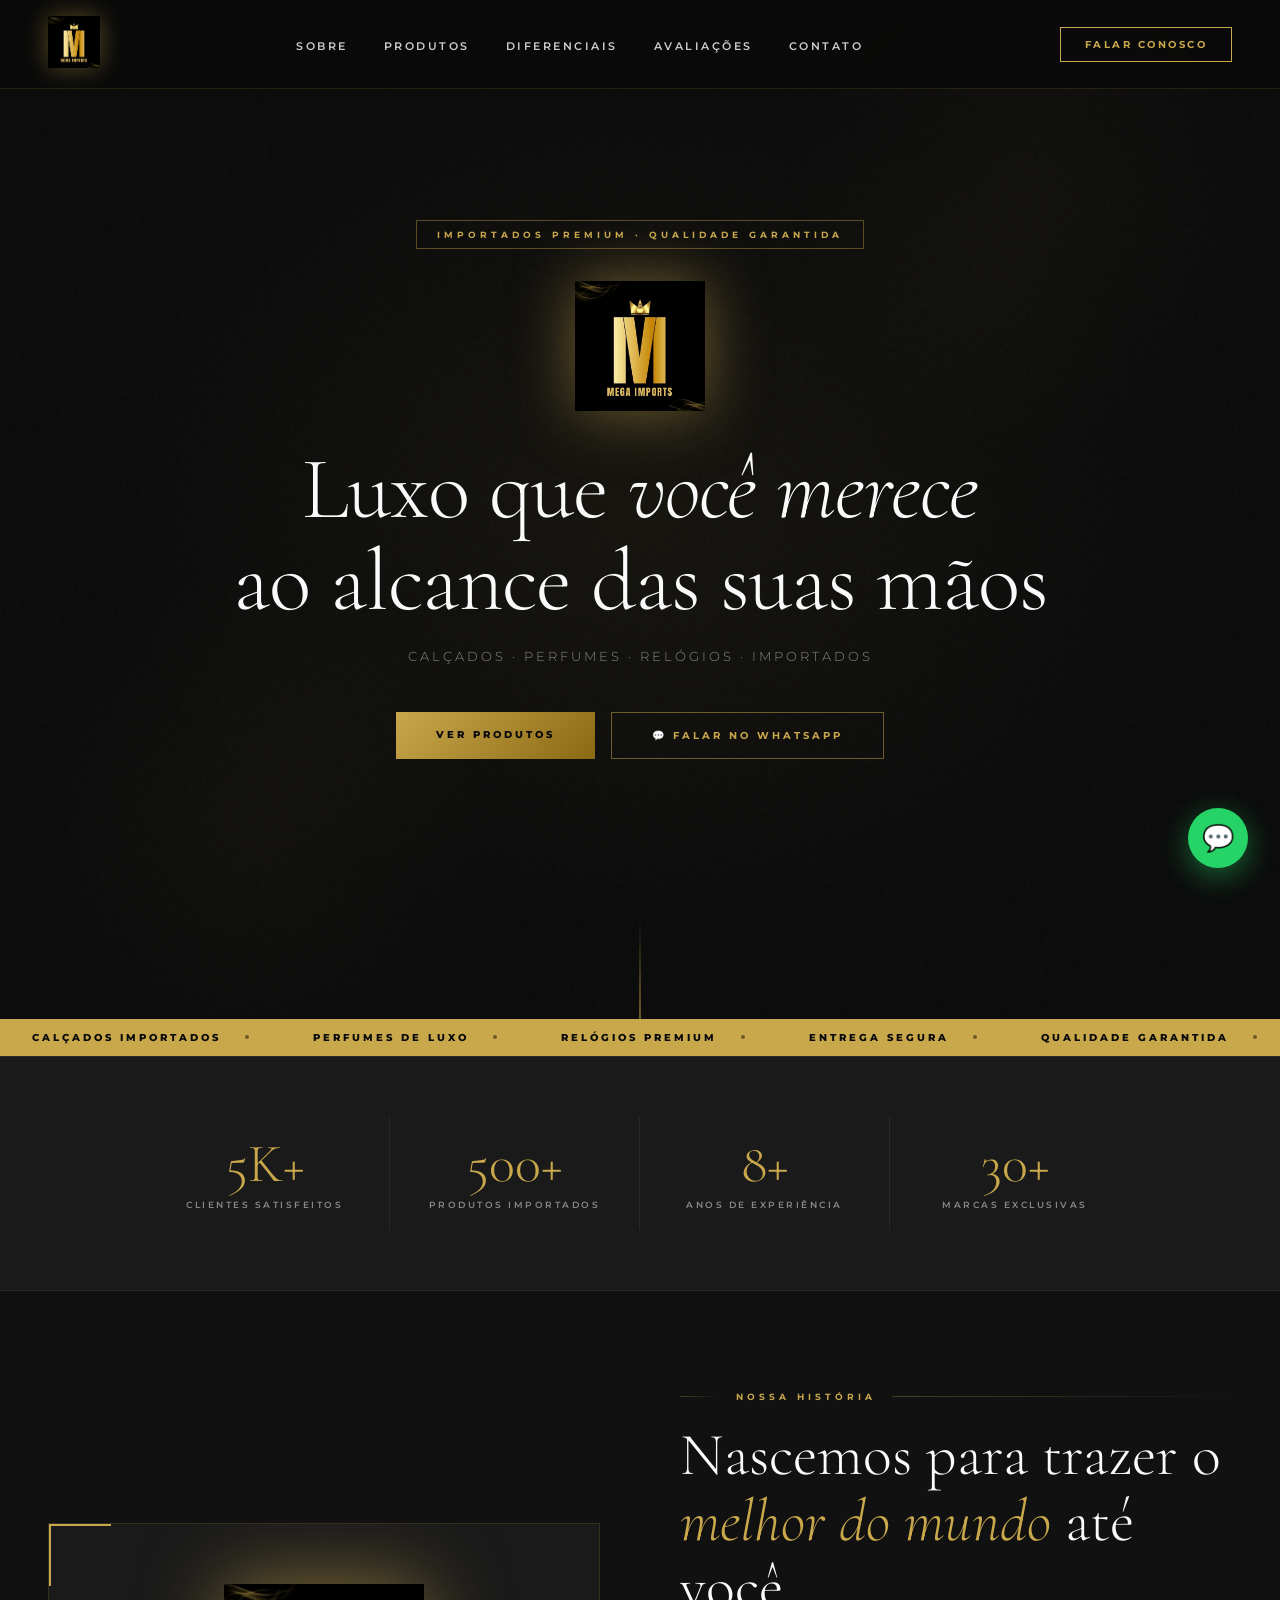
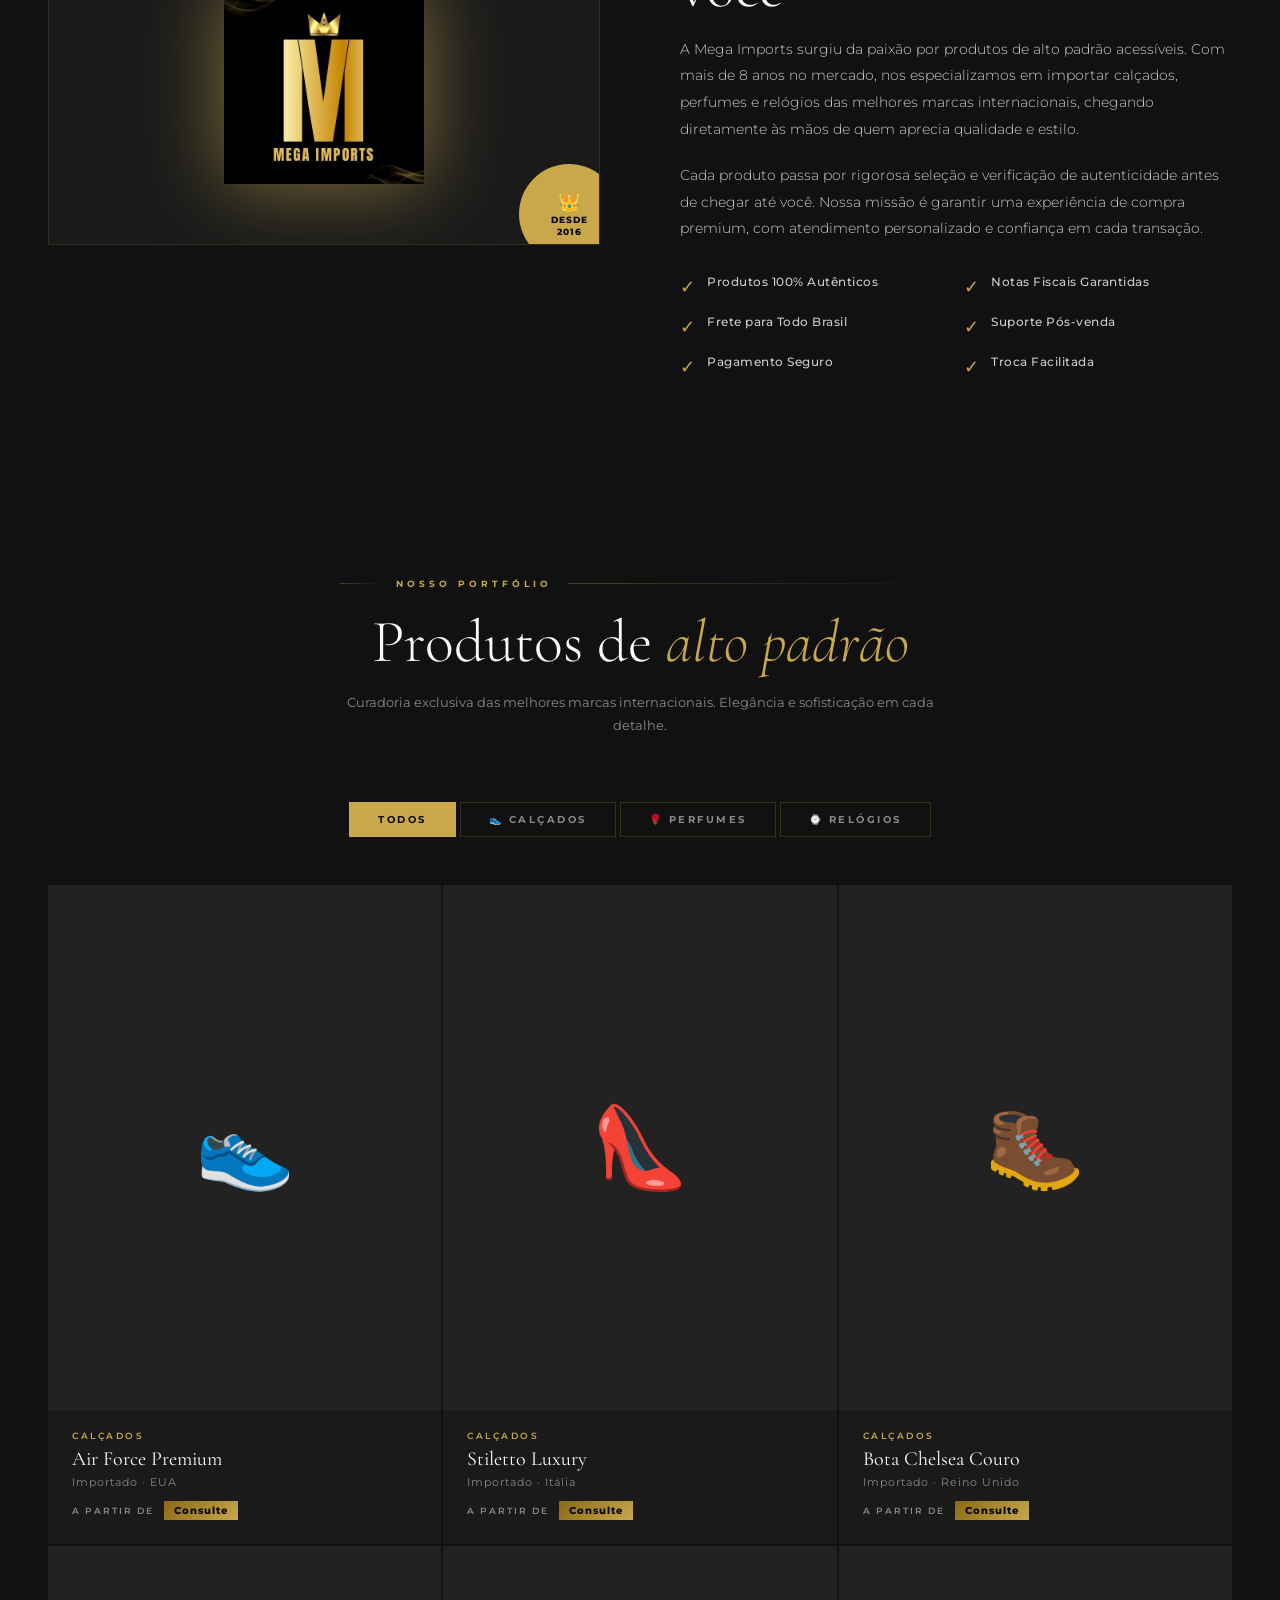
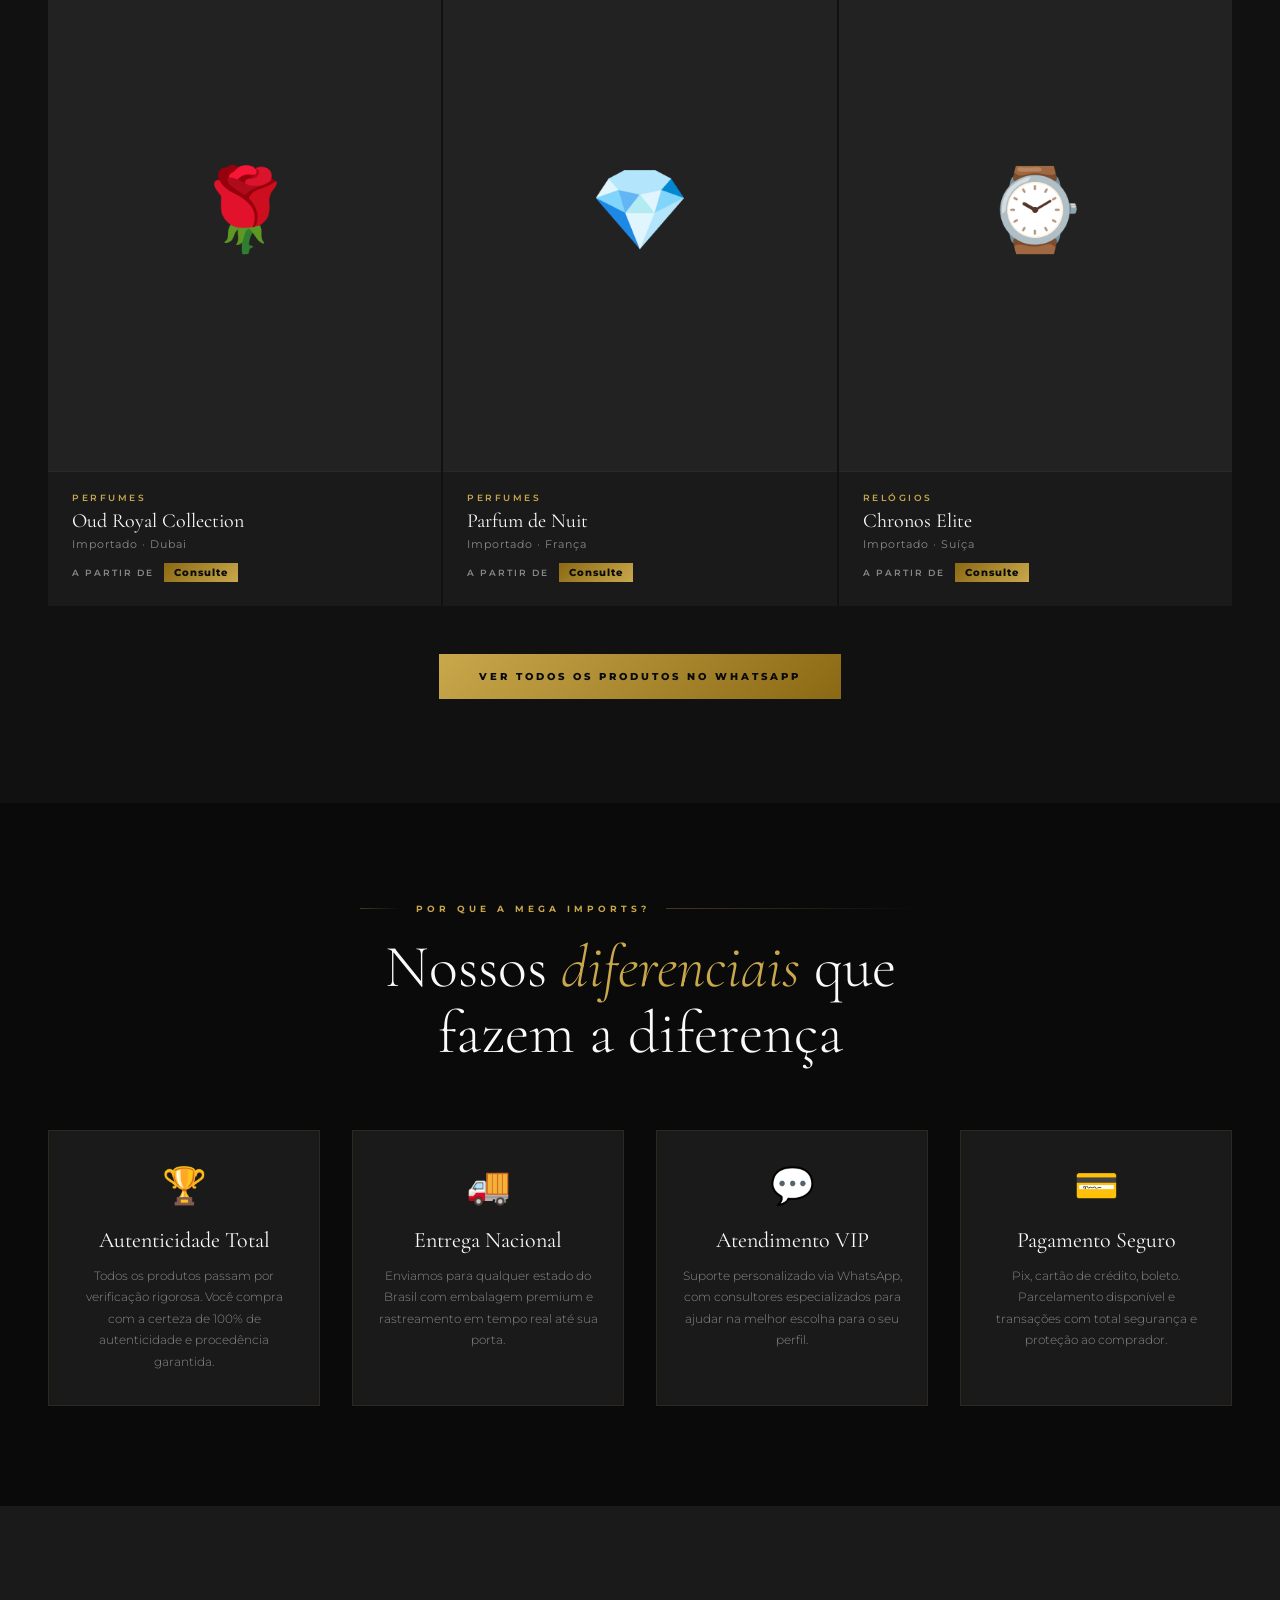
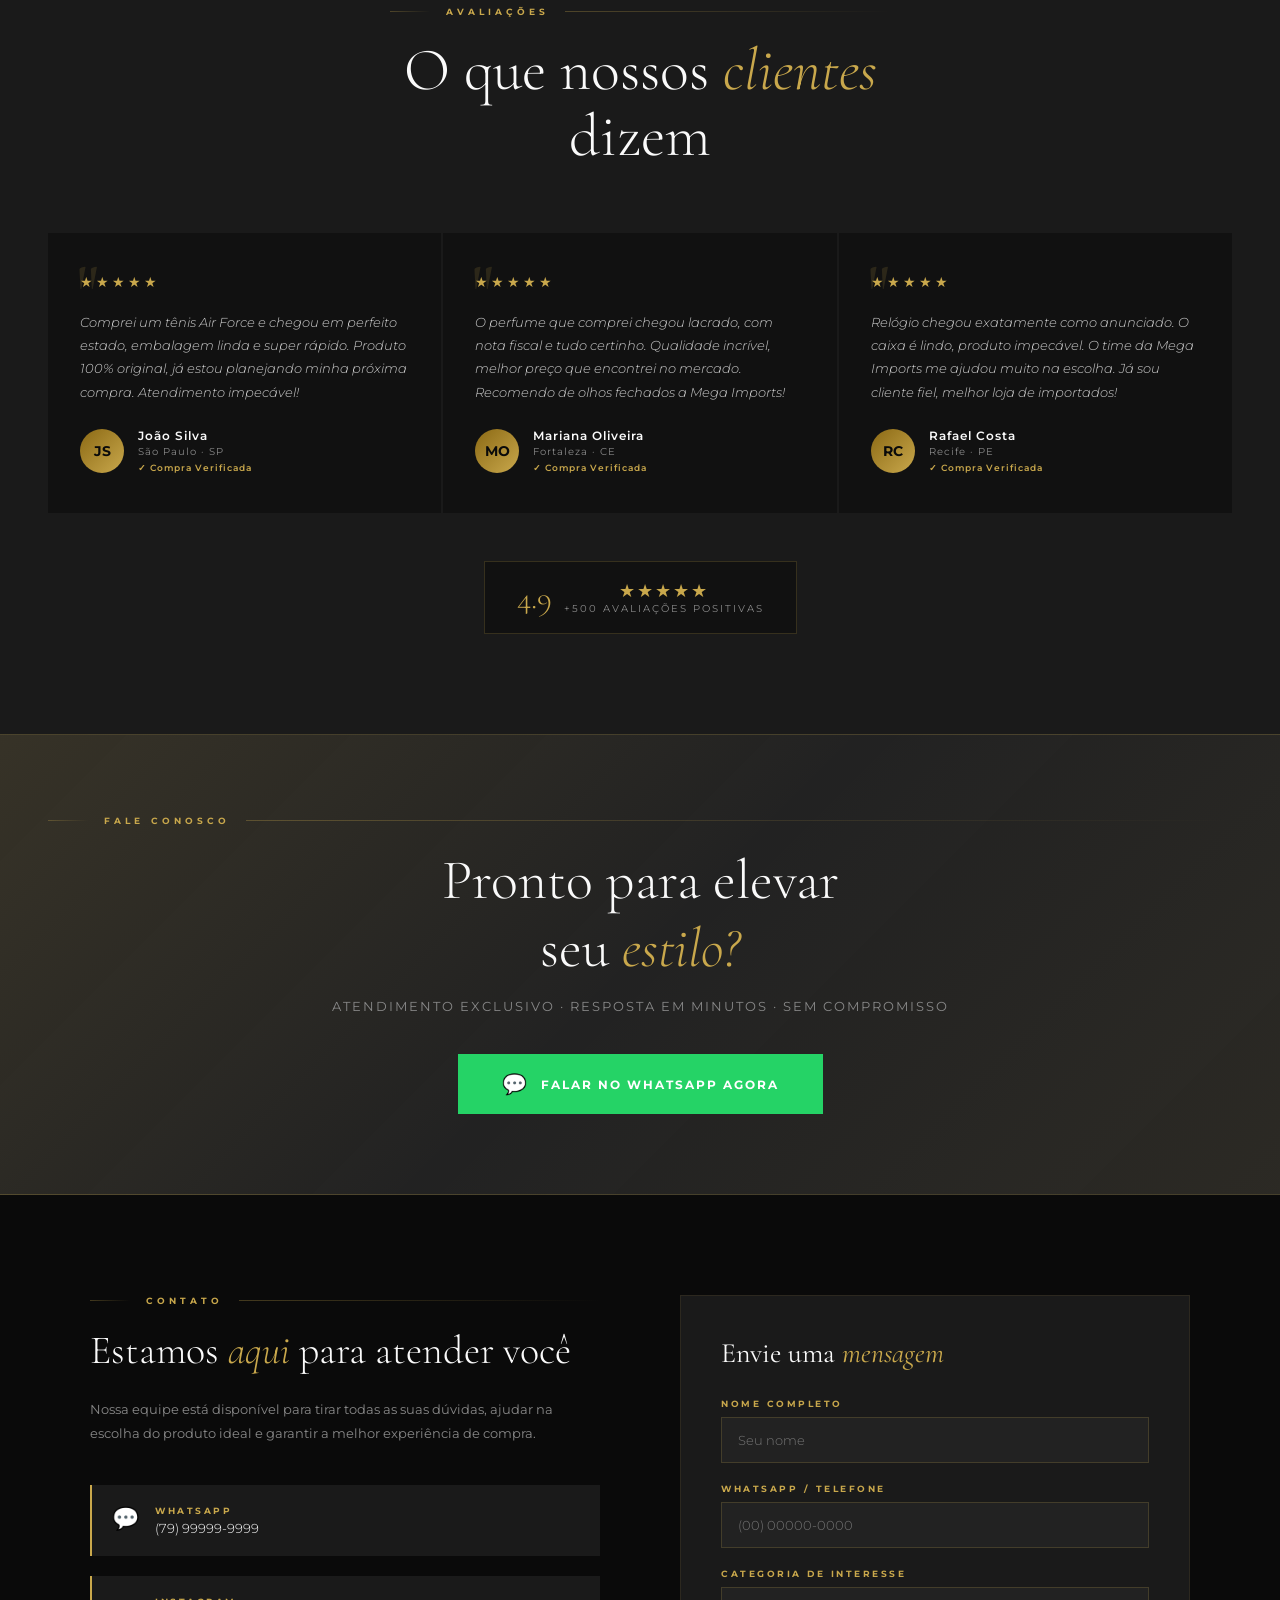
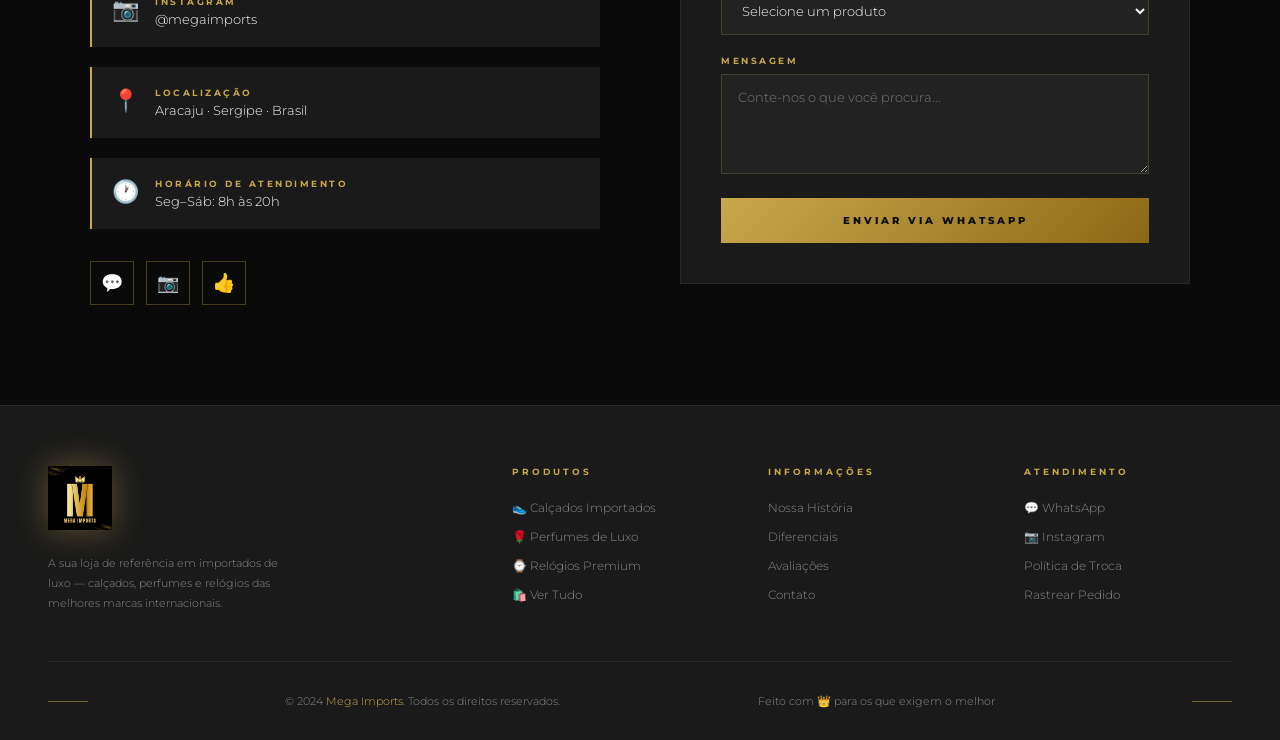
==== commit 4a1fe0e2: "nova página de produtos" ====
--- a/index.html
+++ b/index.html
@@ -1,534 +1,559 @@
 <!DOCTYPE html>
 <html lang="pt-BR">
+
 <head>
-  <meta charset="UTF-8" />
-  <meta name="viewport" content="width=device-width, initial-scale=1.0"/>
-  <title>MEGA IMPORTS — Calçados, Perfumes & Relógios Importados</title>
-
-  <!-- Google Fonts -->
-  <link href="https://fonts.googleapis.com/css2?family=Cormorant+Garamond:ital,wght@0,300;0,400;0,600;0,700;1,300;1,400&family=Montserrat:wght@200;300;400;500;600;700;800&display=swap" rel="stylesheet"/>
-
-  <!-- SEU CSS -->
-  <link rel="stylesheet" href="styles.css" />
+    <meta charset="UTF-8" />
+    <meta name="viewport" content="width=device-width, initial-scale=1.0" />
+    <title>MEGA IMPORTS — Calçados, Perfumes & Relógios Importados</title>
+    <link
+        href="https://fonts.googleapis.com/css2?family=Cormorant+Garamond:ital,wght@0,300;0,400;0,600;0,700;1,300;1,400&family=Montserrat:wght@200;300;400;500;600;700;800&display=swap"
+        rel="stylesheet" />
+    <link rel="stylesheet" href="styles.css">
 </head>
+
 <body>
 
-
-<!-- ─── FLOATING WA ─── -->
-<a href="https://wa.me/5579999999999?text=Olá!%20Quero%20saber%20mais%20sobre%20os%20produtos%20da%20Mega%20Imports!" class="floating-wa" target="_blank" title="Fale conosco no WhatsApp">
-  💬
-</a>
-
-<!-- ─── NAV ─── -->
-<nav>
-  <div class="nav-logo">
-    <img src=assets/mega.jpg alt="Mega Imports Logo"/>
-  </div>
-  <ul class="nav-links">
-    <li><a href="#sobre">Sobre</a></li>
-    <li><a href="#produtos">Produtos</a></li>
-    <li><a href="#diferenciais">Diferenciais</a></li>
-    <li><a href="#avaliacoes">Avaliações</a></li>
-    <li><a href="#contato">Contato</a></li>
-  </ul>
-  <a href="https://wa.me/5579999999999?text=Olá!%20Gostaria%20de%20mais%20informações!" class="nav-cta" target="_blank">Falar Conosco</a>
-</nav>
-
-<!-- ─── HERO ─── -->
-<section class="hero" id="inicio">
-  <div class="hero-bg"></div>
-  <div class="hero-noise"></div>
-  <div class="hero-line"></div>
-
-  <div class="hero-content">
-    <div class="hero-badge">Importados Premium · Qualidade Garantida</div>
-    <div class="hero-logo">
-    <img src=assets/mega.jpg alt="Mega Imports Logo"/>
+    <!-- ─── FLOATING WA ─── -->
+    <a href="https://wa.me/5579999999999?text=Olá!%20Quero%20saber%20mais%20sobre%20os%20produtos%20da%20Mega%20Imports!"
+        class="floating-wa" target="_blank" title="Fale conosco no WhatsApp">
+        💬
+    </a>
+
+    <!-- ─── NAV ─── -->
+    <nav>
+        <div class="nav-logo">
+            <img src="assets/mega.jpg" alt="Mega Imports Logo" />
+        </div>
+        <ul class="nav-links">
+            <li><a href="#sobre">Sobre</a></li>
+            <li><a href="#produtos">Produtos</a></li>
+            <li><a href="#diferenciais">Diferenciais</a></li>
+            <li><a href="#avaliacoes">Avaliações</a></li>
+            <li><a href="#contato">Contato</a></li>
+        </ul>
+        <a href="https://wa.me/5579999999999?text=Olá!%20Gostaria%20de%20mais%20informações!" class="nav-cta"
+            target="_blank">Falar Conosco</a>
+    </nav>
+
+    <!-- ─── HERO ─── -->
+    <section class="hero" id="inicio">
+        <div class="hero-bg"></div>
+        <div class="hero-noise"></div>
+        <div class="hero-line"></div>
+
+        <div class="hero-content">
+            <div class="hero-badge">Importados Premium · Qualidade Garantida</div>
+            <div class="hero-logo">
+                <img src="assets/mega.jpg" alt="Mega Imports Logo" />
+            </div>
+            <h1>Luxo que <em>você merece</em><br>ao alcance das suas mãos</h1>
+            <p>Calçados · Perfumes · Relógios · Importados</p>
+            <div class="hero-btns">
+                <a href="#produtos" class="btn-primary">Ver Produtos</a>
+                <a href="https://wa.me/5579999999999?text=Olá!%20Quero%20conhecer%20os%20produtos!"
+                    class="btn-secondary" target="_blank">💬 Falar no WhatsApp</a>
+            </div>
+        </div>
+    </section>
+
+    <!-- ─── MARQUEE ─── -->
+    <div class="marquee-wrap">
+        <div class="marquee-track">
+            <span class="marquee-item">Calçados Importados<span class="marquee-dot"></span></span>
+            <span class="marquee-item">Perfumes de Luxo<span class="marquee-dot"></span></span>
+            <span class="marquee-item">Relógios Premium<span class="marquee-dot"></span></span>
+            <span class="marquee-item">Entrega Segura<span class="marquee-dot"></span></span>
+            <span class="marquee-item">Qualidade Garantida<span class="marquee-dot"></span></span>
+            <span class="marquee-item">Frete Nacional<span class="marquee-dot"></span></span>
+            <span class="marquee-item">Atendimento VIP<span class="marquee-dot"></span></span>
+            <span class="marquee-item">Calçados Importados<span class="marquee-dot"></span></span>
+            <span class="marquee-item">Perfumes de Luxo<span class="marquee-dot"></span></span>
+            <span class="marquee-item">Relógios Premium<span class="marquee-dot"></span></span>
+            <span class="marquee-item">Entrega Segura<span class="marquee-dot"></span></span>
+            <span class="marquee-item">Qualidade Garantida<span class="marquee-dot"></span></span>
+            <span class="marquee-item">Frete Nacional<span class="marquee-dot"></span></span>
+            <span class="marquee-item">Atendimento VIP<span class="marquee-dot"></span></span>
+        </div>
     </div>
-    <h1>Luxo que <em>você merece</em><br>ao alcance das suas mãos</h1>
-    <p>Calçados · Perfumes · Relógios · Importados</p>
-    <div class="hero-btns">
-      <a href="#produtos" class="btn-primary">Ver Produtos</a>
-      <a href="https://wa.me/5579999999999?text=Olá!%20Quero%20conhecer%20os%20produtos!" class="btn-secondary" target="_blank">💬 Falar no WhatsApp</a>
+
+    <!-- ─── STATS ─── -->
+    <div class="stats">
+        <div class="stats-grid">
+            <div class="stat-item">
+                <div class="stat-num">5K+</div>
+                <div class="stat-label">Clientes Satisfeitos</div>
+            </div>
+            <div class="stat-item">
+                <div class="stat-num">500+</div>
+                <div class="stat-label">Produtos Importados</div>
+            </div>
+            <div class="stat-item">
+                <div class="stat-num">8+</div>
+                <div class="stat-label">Anos de Experiência</div>
+            </div>
+            <div class="stat-item">
+                <div class="stat-num">30+</div>
+                <div class="stat-label">Marcas Exclusivas</div>
+            </div>
+        </div>
     </div>
-  </div>
-</section>
-
-<!-- ─── MARQUEE ─── -->
-<div class="marquee-wrap">
-  <div class="marquee-track">
-    <span class="marquee-item">Calçados Importados<span class="marquee-dot"></span></span>
-    <span class="marquee-item">Perfumes de Luxo<span class="marquee-dot"></span></span>
-    <span class="marquee-item">Relógios Premium<span class="marquee-dot"></span></span>
-    <span class="marquee-item">Entrega Segura<span class="marquee-dot"></span></span>
-    <span class="marquee-item">Qualidade Garantida<span class="marquee-dot"></span></span>
-    <span class="marquee-item">Frete Nacional<span class="marquee-dot"></span></span>
-    <span class="marquee-item">Atendimento VIP<span class="marquee-dot"></span></span>
-    <span class="marquee-item">Calçados Importados<span class="marquee-dot"></span></span>
-    <span class="marquee-item">Perfumes de Luxo<span class="marquee-dot"></span></span>
-    <span class="marquee-item">Relógios Premium<span class="marquee-dot"></span></span>
-    <span class="marquee-item">Entrega Segura<span class="marquee-dot"></span></span>
-    <span class="marquee-item">Qualidade Garantida<span class="marquee-dot"></span></span>
-    <span class="marquee-item">Frete Nacional<span class="marquee-dot"></span></span>
-    <span class="marquee-item">Atendimento VIP<span class="marquee-dot"></span></span>
-  </div>
-</div>
-
-<!-- ─── STATS ─── -->
-<div class="stats">
-  <div class="stats-grid">
-    <div class="stat-item">
-      <div class="stat-num">5K+</div>
-      <div class="stat-label">Clientes Satisfeitos</div>
+
+    <!-- ─── ABOUT ─── -->
+    <section id="sobre" style="background: var(--dark);">
+        <div class="about" style="padding: 0;">
+            <div class="about-visual">
+                <div class="about-img-box">
+                    <img src="assets/mega.jpg" alt="Mega Imports Logo" />
+                    <div class="about-badge">
+                        <span style="font-size:18px;">👑</span>
+                        Desde<br>2016
+                    </div>
+                </div>
+            </div>
+
+            <div class="about-text">
+                <div class="section-label"><span>Nossa História</span></div>
+                <h2 class="section-title">Nascemos para trazer o <em>melhor do mundo</em> até você</h2>
+                <p>A Mega Imports surgiu da paixão por produtos de alto padrão acessíveis. Com mais de 8 anos no
+                    mercado, nos especializamos em importar calçados, perfumes e relógios das melhores marcas
+                    internacionais, chegando diretamente às mãos de quem aprecia qualidade e estilo.</p>
+                <p>Cada produto passa por rigorosa seleção e verificação de autenticidade antes de chegar até você.
+                    Nossa missão é garantir uma experiência de compra premium, com atendimento personalizado e confiança
+                    em cada transação.</p>
+
+                <div class="about-features">
+                    <div class="feature-item">
+                        <span class="feature-icon">✓</span>
+                        <span class="feature-text">Produtos 100% Autênticos</span>
+                    </div>
+                    <div class="feature-item">
+                        <span class="feature-icon">✓</span>
+                        <span class="feature-text">Notas Fiscais Garantidas</span>
+                    </div>
+                    <div class="feature-item">
+                        <span class="feature-icon">✓</span>
+                        <span class="feature-text">Frete para Todo Brasil</span>
+                    </div>
+                    <div class="feature-item">
+                        <span class="feature-icon">✓</span>
+                        <span class="feature-text">Suporte Pós-venda</span>
+                    </div>
+                    <div class="feature-item">
+                        <span class="feature-icon">✓</span>
+                        <span class="feature-text">Pagamento Seguro</span>
+                    </div>
+                    <div class="feature-item">
+                        <span class="feature-icon">✓</span>
+                        <span class="feature-text">Troca Facilitada</span>
+                    </div>
+                </div>
+            </div>
+        </div>
+    </section>
+
+    <!-- ─── PRODUCTS ─── -->
+    <section id="produtos" class="products">
+        <div class="products-header">
+            <div class="section-label"><span>Nosso Portfólio</span></div>
+            <h2 class="section-title">Produtos de <em>alto padrão</em></h2>
+            <p>Curadoria exclusiva das melhores marcas internacionais. Elegância e sofisticação em cada detalhe.</p>
+        </div>
+
+        <div class="category-tabs">
+            <button class="tab-btn active">Todos</button>
+            <button class="tab-btn">👟 Calçados</button>
+            <button class="tab-btn">🌹 Perfumes</button>
+            <button class="tab-btn">⌚ Relógios</button>
+        </div>
+
+        <div class="products-grid">
+            <!-- Calçados -->
+            <a href="produto.html?id=tenis-air-force" class="product-card"
+                style="text-decoration:none;color:inherit;display:block;">
+                <div class="product-img-wrap">
+                    <div class="product-img">👟</div>
+                </div>
+                <div class="product-overlay">
+                    <span class="product-overlay-btn">👁 Ver Produto Completo</span>
+                </div>
+                <div class="product-info">
+                    <div class="product-category">Calçados</div>
+                    <div class="product-name">Air Force Premium</div>
+                    <div class="product-brand">Importado · EUA</div>
+                    <div class="product-price">
+                        <span class="price-label">A partir de</span>
+                        <span class="price-badge">Consulte</span>
+                    </div>
+                </div>
+            </a>
+
+            <a href="produto.html?id=stiletto-luxury" class="product-card"
+                style="text-decoration:none;color:inherit;display:block;">
+                <div class="product-img-wrap">
+                    <div class="product-img">👠</div>
+                </div>
+                <div class="product-overlay">
+                    <span class="product-overlay-btn">👁 Ver Produto Completo</span>
+                </div>
+                <div class="product-info">
+                    <div class="product-category">Calçados</div>
+                    <div class="product-name">Stiletto Luxury</div>
+                    <div class="product-brand">Importado · Itália</div>
+                    <div class="product-price">
+                        <span class="price-label">A partir de</span>
+                        <span class="price-badge">Consulte</span>
+                    </div>
+                </div>
+            </a>
+
+            <a href="produto.html?id=bota-chelsea" class="product-card"
+                style="text-decoration:none;color:inherit;display:block;">
+                <div class="product-img-wrap">
+                    <div class="product-img">🥾</div>
+                </div>
+                <div class="product-overlay">
+                    <span class="product-overlay-btn">👁 Ver Produto Completo</span>
+                </div>
+                <div class="product-info">
+                    <div class="product-category">Calçados</div>
+                    <div class="product-name">Bota Chelsea Couro</div>
+                    <div class="product-brand">Importado · Reino Unido</div>
+                    <div class="product-price">
+                        <span class="price-label">A partir de</span>
+                        <span class="price-badge">Consulte</span>
+                    </div>
+                </div>
+            </a>
+
+            <!-- Perfumes -->
+            <a href="produto.html?id=oud-royal" class="product-card"
+                style="text-decoration:none;color:inherit;display:block;">
+                <div class="product-img-wrap">
+                    <div class="product-img">🌹</div>
+                </div>
+                <div class="product-overlay">
+                    <span class="product-overlay-btn">👁 Ver Produto Completo</span>
+                </div>
+                <div class="product-info">
+                    <div class="product-category">Perfumes</div>
+                    <div class="product-name">Oud Royal Collection</div>
+                    <div class="product-brand">Importado · Dubai</div>
+                    <div class="product-price">
+                        <span class="price-label">A partir de</span>
+                        <span class="price-badge">Consulte</span>
+                    </div>
+                </div>
+            </a>
+
+            <a href="produto.html?id=parfum-nuit" class="product-card"
+                style="text-decoration:none;color:inherit;display:block;">
+                <div class="product-img-wrap">
+                    <div class="product-img">💎</div>
+                </div>
+                <div class="product-overlay">
+                    <span class="product-overlay-btn">👁 Ver Produto Completo</span>
+                </div>
+                <div class="product-info">
+                    <div class="product-category">Perfumes</div>
+                    <div class="product-name">Parfum de Nuit</div>
+                    <div class="product-brand">Importado · França</div>
+                    <div class="product-price">
+                        <span class="price-label">A partir de</span>
+                        <span class="price-badge">Consulte</span>
+                    </div>
+                </div>
+            </a>
+
+            <!-- Relógios -->
+            <a href="produto.html?id=relogio-chronos" class="product-card"
+                style="text-decoration:none;color:inherit;display:block;">
+                <div class="product-img-wrap">
+                    <div class="product-img">⌚</div>
+                </div>
+                <div class="product-overlay">
+                    <span class="product-overlay-btn">👁 Ver Produto Completo</span>
+                </div>
+                <div class="product-info">
+                    <div class="product-category">Relógios</div>
+                    <div class="product-name">Chronos Elite</div>
+                    <div class="product-brand">Importado · Suíça</div>
+                    <div class="product-price">
+                        <span class="price-label">A partir de</span>
+                        <span class="price-badge">Consulte</span>
+                    </div>
+                </div>
+            </a>
+        </div>
+
+        <div style="text-align: center; margin-top: 48px;">
+            <a href="https://wa.me/5579999999999?text=Olá!%20Quero%20ver%20mais%20produtos%20da%20Mega%20Imports!"
+                class="btn-primary" target="_blank" style="display: inline-block; position: relative; z-index: 1;">
+                Ver Todos os Produtos no WhatsApp
+            </a>
+        </div>
+    </section>
+
+    <!-- ─── WHY US ─── -->
+    <section id="diferenciais">
+        <div class="why">
+            <div style="text-align: center; max-width: 560px; margin: 0 auto;">
+                <div class="section-label"><span>Por que a Mega Imports?</span></div>
+                <h2 class="section-title">Nossos <em>diferenciais</em> que fazem a diferença</h2>
+            </div>
+
+            <div class="why-grid">
+                <div class="why-card">
+                    <span class="why-icon">🏆</span>
+                    <div class="why-title">Autenticidade Total</div>
+                    <p class="why-desc">Todos os produtos passam por verificação rigorosa. Você compra com a certeza de
+                        100% de autenticidade e procedência garantida.</p>
+                </div>
+                <div class="why-card">
+                    <span class="why-icon">🚚</span>
+                    <div class="why-title">Entrega Nacional</div>
+                    <p class="why-desc">Enviamos para qualquer estado do Brasil com embalagem premium e rastreamento em
+                        tempo real até sua porta.</p>
+                </div>
+                <div class="why-card">
+                    <span class="why-icon">💬</span>
+                    <div class="why-title">Atendimento VIP</div>
+                    <p class="why-desc">Suporte personalizado via WhatsApp, com consultores especializados para ajudar
+                        na melhor escolha para o seu perfil.</p>
+                </div>
+                <div class="why-card">
+                    <span class="why-icon">💳</span>
+                    <div class="why-title">Pagamento Seguro</div>
+                    <p class="why-desc">Pix, cartão de crédito, boleto. Parcelamento disponível e transações com total
+                        segurança e proteção ao comprador.</p>
+                </div>
+            </div>
+        </div>
+    </section>
+
+    <!-- ─── TESTIMONIALS ─── -->
+    <section id="avaliacoes" class="testimonials">
+        <div class="testimonials-header">
+            <div class="section-label"><span>Avaliações</span></div>
+            <h2 class="section-title">O que nossos <em>clientes</em> dizem</h2>
+        </div>
+
+        <div class="testimonials-grid" style="max-width: 1200px; margin: 0 auto;">
+            <div class="testimonial-card">
+                <div class="stars">
+                    <span class="star">★</span><span class="star">★</span><span class="star">★</span><span
+                        class="star">★</span><span class="star">★</span>
+                </div>
+                <p class="testimonial-text">Comprei um tênis Air Force e chegou em perfeito estado, embalagem linda e
+                    super rápido. Produto 100% original, já estou planejando minha próxima compra. Atendimento
+                    impecável!</p>
+                <div class="testimonial-author">
+                    <div class="author-avatar">JS</div>
+                    <div>
+                        <div class="author-name">João Silva</div>
+                        <div class="author-city">São Paulo · SP</div>
+                        <div class="author-verified">✓ Compra Verificada</div>
+                    </div>
+                </div>
+            </div>
+
+            <div class="testimonial-card">
+                <div class="stars">
+                    <span class="star">★</span><span class="star">★</span><span class="star">★</span><span
+                        class="star">★</span><span class="star">★</span>
+                </div>
+                <p class="testimonial-text">O perfume que comprei chegou lacrado, com nota fiscal e tudo certinho.
+                    Qualidade incrível, melhor preço que encontrei no mercado. Recomendo de olhos fechados a Mega
+                    Imports!</p>
+                <div class="testimonial-author">
+                    <div class="author-avatar">MO</div>
+                    <div>
+                        <div class="author-name">Mariana Oliveira</div>
+                        <div class="author-city">Fortaleza · CE</div>
+                        <div class="author-verified">✓ Compra Verificada</div>
+                    </div>
+                </div>
+            </div>
+
+            <div class="testimonial-card">
+                <div class="stars">
+                    <span class="star">★</span><span class="star">★</span><span class="star">★</span><span
+                        class="star">★</span><span class="star">★</span>
+                </div>
+                <p class="testimonial-text">Relógio chegou exatamente como anunciado. O caixa é lindo, produto
+                    impecável. O time da Mega Imports me ajudou muito na escolha. Já sou cliente fiel, melhor loja de
+                    importados!</p>
+                <div class="testimonial-author">
+                    <div class="author-avatar">RC</div>
+                    <div>
+                        <div class="author-name">Rafael Costa</div>
+                        <div class="author-city">Recife · PE</div>
+                        <div class="author-verified">✓ Compra Verificada</div>
+                    </div>
+                </div>
+            </div>
+        </div>
+
+        <!-- Rating bar -->
+        <div style="text-align: center; margin-top: 48px;">
+            <div
+                style="display: inline-flex; align-items: center; gap: 12px; background: var(--dark); border: 1px solid rgba(201,168,76,0.2); padding: 16px 32px;">
+                <span
+                    style="font-size: 32px; font-family: 'Cormorant Garamond', serif; color: var(--gold); font-weight: 300;">4.9</span>
+                <div>
+                    <div style="color: var(--gold); font-size: 18px; letter-spacing: 2px;">★★★★★</div>
+                    <div
+                        style="font-size: 10px; letter-spacing: 2px; color: var(--text-muted); text-transform: uppercase;">
+                        +500 avaliações positivas</div>
+                </div>
+            </div>
+        </div>
+    </section>
+
+    <!-- ─── CTA BANNER ─── -->
+    <div class="cta-banner">
+        <div class="section-label"><span>Fale Conosco</span></div>
+        <h2>Pronto para elevar<br>seu <em style="font-style:italic;color:var(--gold);">estilo?</em></h2>
+        <p>Atendimento exclusivo · Resposta em minutos · Sem compromisso</p>
+        <a href="https://wa.me/5579999999999?text=Olá!%20Quero%20conhecer%20os%20produtos%20da%20Mega%20Imports!"
+            class="whatsapp-btn" target="_blank">
+            <span class="whatsapp-icon">💬</span>
+            Falar no WhatsApp Agora
+        </a>
     </div>
-    <div class="stat-item">
-      <div class="stat-num">500+</div>
-      <div class="stat-label">Produtos Importados</div>
-    </div>
-    <div class="stat-item">
-      <div class="stat-num">8+</div>
-      <div class="stat-label">Anos de Experiência</div>
-    </div>
-    <div class="stat-item">
-      <div class="stat-num">30+</div>
-      <div class="stat-label">Marcas Exclusivas</div>
-    </div>
-  </div>
-</div>
-
-<!-- ─── ABOUT ─── -->
-<section id="sobre" style="background: var(--dark);">
-  <div class="about" style="padding: 0;">
-    <div class="about-visual">
-      <div class="about-img-box">
-            <img src=assets/mega.jpg alt="Mega Imports Logo"/>
-        <div class="about-badge">
-          <span style="font-size:18px;">👑</span>
-          Desde<br>2016
-        </div>
-      </div>
-    </div>
-
-    <div class="about-text">
-      <div class="section-label"><span>Nossa História</span></div>
-      <h2 class="section-title">Nascemos para trazer o <em>melhor do mundo</em> até você</h2>
-      <p>A Mega Imports surgiu da paixão por produtos de alto padrão acessíveis. Com mais de 8 anos no mercado, nos especializamos em importar calçados, perfumes e relógios das melhores marcas internacionais, chegando diretamente às mãos de quem aprecia qualidade e estilo.</p>
-      <p>Cada produto passa por rigorosa seleção e verificação de autenticidade antes de chegar até você. Nossa missão é garantir uma experiência de compra premium, com atendimento personalizado e confiança em cada transação.</p>
-
-      <div class="about-features">
-        <div class="feature-item">
-          <span class="feature-icon">✓</span>
-          <span class="feature-text">Produtos 100% Autênticos</span>
-        </div>
-        <div class="feature-item">
-          <span class="feature-icon">✓</span>
-          <span class="feature-text">Notas Fiscais Garantidas</span>
-        </div>
-        <div class="feature-item">
-          <span class="feature-icon">✓</span>
-          <span class="feature-text">Frete para Todo Brasil</span>
-        </div>
-        <div class="feature-item">
-          <span class="feature-icon">✓</span>
-          <span class="feature-text">Suporte Pós-venda</span>
-        </div>
-        <div class="feature-item">
-          <span class="feature-icon">✓</span>
-          <span class="feature-text">Pagamento Seguro</span>
-        </div>
-        <div class="feature-item">
-          <span class="feature-icon">✓</span>
-          <span class="feature-text">Troca Facilitada</span>
-        </div>
-      </div>
-    </div>
-  </div>
-</section>
-
-<!-- ─── PRODUCTS ─── -->
-<section id="produtos" class="products">
-  <div class="products-header">
-    <div class="section-label"><span>Nosso Portfólio</span></div>
-    <h2 class="section-title">Produtos de <em>alto padrão</em></h2>
-    <p>Curadoria exclusiva das melhores marcas internacionais. Elegância e sofisticação em cada detalhe.</p>
-  </div>
-
-  <div class="category-tabs">
-    <button class="tab-btn active">Todos</button>
-    <button class="tab-btn">👟 Calçados</button>
-    <button class="tab-btn">🌹 Perfumes</button>
-    <button class="tab-btn">⌚ Relógios</button>
-  </div>
-
-  <div class="products-grid">
-    <!-- Calçados -->
-    <div class="product-card">
-      <div class="product-img-wrap">
-        <div class="product-img">👟</div>
-      </div>
-      <div class="product-overlay">
-        <a href="https://wa.me/5579999999999?text=Olá!%20Tenho%20interesse%20nos%20Tênis%20Air%20Force!" class="product-overlay-btn" target="_blank">💬 Consultar Preço</a>
-      </div>
-      <div class="product-info">
-        <div class="product-category">Calçados</div>
-        <div class="product-name">Air Force Premium</div>
-        <div class="product-brand">Importado · EUA</div>
-        <div class="product-price">
-          <span class="price-label">A partir de</span>
-          <span class="price-badge">Consulte</span>
-        </div>
-      </div>
-    </div>
-
-    <div class="product-card">
-      <div class="product-img-wrap">
-        <div class="product-img">👠</div>
-      </div>
-      <div class="product-overlay">
-        <a href="https://wa.me/5579999999999?text=Olá!%20Tenho%20interesse%20nos%20sapatos%20de%20luxo!" class="product-overlay-btn" target="_blank">💬 Consultar Preço</a>
-      </div>
-      <div class="product-info">
-        <div class="product-category">Calçados</div>
-        <div class="product-name">Stiletto Luxury</div>
-        <div class="product-brand">Importado · Itália</div>
-        <div class="product-price">
-          <span class="price-label">A partir de</span>
-          <span class="price-badge">Consulte</span>
-        </div>
-      </div>
-    </div>
-
-    <div class="product-card">
-      <div class="product-img-wrap">
-        <div class="product-img">🥾</div>
-      </div>
-      <div class="product-overlay">
-        <a href="https://wa.me/5579999999999?text=Olá!%20Tenho%20interesse%20nas%20botas%20importadas!" class="product-overlay-btn" target="_blank">💬 Consultar Preço</a>
-      </div>
-      <div class="product-info">
-        <div class="product-category">Calçados</div>
-        <div class="product-name">Bota Chelsea Couro</div>
-        <div class="product-brand">Importado · Reino Unido</div>
-        <div class="product-price">
-          <span class="price-label">A partir de</span>
-          <span class="price-badge">Consulte</span>
-        </div>
-      </div>
-    </div>
-
-    <!-- Perfumes -->
-    <div class="product-card">
-      <div class="product-img-wrap">
-        <div class="product-img">🌹</div>
-      </div>
-      <div class="product-overlay">
-        <a href="https://wa.me/5579999999999?text=Olá!%20Tenho%20interesse%20nos%20perfumes%20importados!" class="product-overlay-btn" target="_blank">💬 Consultar Preço</a>
-      </div>
-      <div class="product-info">
-        <div class="product-category">Perfumes</div>
-        <div class="product-name">Oud Royal Collection</div>
-        <div class="product-brand">Importado · Dubai</div>
-        <div class="product-price">
-          <span class="price-label">A partir de</span>
-          <span class="price-badge">Consulte</span>
-        </div>
-      </div>
-    </div>
-
-    <div class="product-card">
-      <div class="product-img-wrap">
-        <div class="product-img">💎</div>
-      </div>
-      <div class="product-overlay">
-        <a href="https://wa.me/5579999999999?text=Olá!%20Tenho%20interesse%20em%20perfumes%20de%20luxo!" class="product-overlay-btn" target="_blank">💬 Consultar Preço</a>
-      </div>
-      <div class="product-info">
-        <div class="product-category">Perfumes</div>
-        <div class="product-name">Parfum de Nuit</div>
-        <div class="product-brand">Importado · França</div>
-        <div class="product-price">
-          <span class="price-label">A partir de</span>
-          <span class="price-badge">Consulte</span>
-        </div>
-      </div>
-    </div>
-
-    <!-- Relógios -->
-    <div class="product-card">
-      <div class="product-img-wrap">
-        <div class="product-img">⌚</div>
-      </div>
-      <div class="product-overlay">
-        <a href="https://wa.me/5579999999999?text=Olá!%20Tenho%20interesse%20nos%20relógios%20importados!" class="product-overlay-btn" target="_blank">💬 Consultar Preço</a>
-      </div>
-      <div class="product-info">
-        <div class="product-category">Relógios</div>
-        <div class="product-name">Chronos Elite</div>
-        <div class="product-brand">Importado · Suíça</div>
-        <div class="product-price">
-          <span class="price-label">A partir de</span>
-          <span class="price-badge">Consulte</span>
-        </div>
-      </div>
-    </div>
-  </div>
-
-  <div style="text-align: center; margin-top: 48px;">
-    <a href="https://wa.me/5579999999999?text=Olá!%20Quero%20ver%20mais%20produtos%20da%20Mega%20Imports!" class="btn-primary" target="_blank" style="display: inline-block; position: relative; z-index: 1;">
-      Ver Todos os Produtos no WhatsApp
-    </a>
-  </div>
-</section>
-
-<!-- ─── WHY US ─── -->
-<section id="diferenciais">
-  <div class="why">
-    <div style="text-align: center; max-width: 560px; margin: 0 auto;">
-      <div class="section-label"><span>Por que a Mega Imports?</span></div>
-      <h2 class="section-title">Nossos <em>diferenciais</em> que fazem a diferença</h2>
-    </div>
-
-    <div class="why-grid">
-      <div class="why-card">
-        <span class="why-icon">🏆</span>
-        <div class="why-title">Autenticidade Total</div>
-        <p class="why-desc">Todos os produtos passam por verificação rigorosa. Você compra com a certeza de 100% de autenticidade e procedência garantida.</p>
-      </div>
-      <div class="why-card">
-        <span class="why-icon">🚚</span>
-        <div class="why-title">Entrega Nacional</div>
-        <p class="why-desc">Enviamos para qualquer estado do Brasil com embalagem premium e rastreamento em tempo real até sua porta.</p>
-      </div>
-      <div class="why-card">
-        <span class="why-icon">💬</span>
-        <div class="why-title">Atendimento VIP</div>
-        <p class="why-desc">Suporte personalizado via WhatsApp, com consultores especializados para ajudar na melhor escolha para o seu perfil.</p>
-      </div>
-      <div class="why-card">
-        <span class="why-icon">💳</span>
-        <div class="why-title">Pagamento Seguro</div>
-        <p class="why-desc">Pix, cartão de crédito, boleto. Parcelamento disponível e transações com total segurança e proteção ao comprador.</p>
-      </div>
-    </div>
-  </div>
-</section>
-
-<!-- ─── TESTIMONIALS ─── -->
-<section id="avaliacoes" class="testimonials">
-  <div class="testimonials-header">
-    <div class="section-label"><span>Avaliações</span></div>
-    <h2 class="section-title">O que nossos <em>clientes</em> dizem</h2>
-  </div>
-
-  <div class="testimonials-grid" style="max-width: 1200px; margin: 0 auto;">
-    <div class="testimonial-card">
-      <div class="stars">
-        <span class="star">★</span><span class="star">★</span><span class="star">★</span><span class="star">★</span><span class="star">★</span>
-      </div>
-      <p class="testimonial-text">Comprei um tênis Air Force e chegou em perfeito estado, embalagem linda e super rápido. Produto 100% original, já estou planejando minha próxima compra. Atendimento impecável!</p>
-      <div class="testimonial-author">
-        <div class="author-avatar">JS</div>
-        <div>
-          <div class="author-name">João Silva</div>
-          <div class="author-city">São Paulo · SP</div>
-          <div class="author-verified">✓ Compra Verificada</div>
-        </div>
-      </div>
-    </div>
-
-    <div class="testimonial-card">
-      <div class="stars">
-        <span class="star">★</span><span class="star">★</span><span class="star">★</span><span class="star">★</span><span class="star">★</span>
-      </div>
-      <p class="testimonial-text">O perfume que comprei chegou lacrado, com nota fiscal e tudo certinho. Qualidade incrível, melhor preço que encontrei no mercado. Recomendo de olhos fechados a Mega Imports!</p>
-      <div class="testimonial-author">
-        <div class="author-avatar">MO</div>
-        <div>
-          <div class="author-name">Mariana Oliveira</div>
-          <div class="author-city">Fortaleza · CE</div>
-          <div class="author-verified">✓ Compra Verificada</div>
-        </div>
-      </div>
-    </div>
-
-    <div class="testimonial-card">
-      <div class="stars">
-        <span class="star">★</span><span class="star">★</span><span class="star">★</span><span class="star">★</span><span class="star">★</span>
-      </div>
-      <p class="testimonial-text">Relógio chegou exatamente como anunciado. O caixa é lindo, produto impecável. O time da Mega Imports me ajudou muito na escolha. Já sou cliente fiel, melhor loja de importados!</p>
-      <div class="testimonial-author">
-        <div class="author-avatar">RC</div>
-        <div>
-          <div class="author-name">Rafael Costa</div>
-          <div class="author-city">Recife · PE</div>
-          <div class="author-verified">✓ Compra Verificada</div>
-        </div>
-      </div>
-    </div>
-  </div>
-
-  <!-- Rating bar -->
-  <div style="text-align: center; margin-top: 48px;">
-    <div style="display: inline-flex; align-items: center; gap: 12px; background: var(--dark); border: 1px solid rgba(201,168,76,0.2); padding: 16px 32px;">
-      <span style="font-size: 32px; font-family: 'Cormorant Garamond', serif; color: var(--gold); font-weight: 300;">4.9</span>
-      <div>
-        <div style="color: var(--gold); font-size: 18px; letter-spacing: 2px;">★★★★★</div>
-        <div style="font-size: 10px; letter-spacing: 2px; color: var(--text-muted); text-transform: uppercase;">+500 avaliações positivas</div>
-      </div>
-    </div>
-  </div>
-</section>
-
-<!-- ─── CTA BANNER ─── -->
-<div class="cta-banner">
-  <div class="section-label"><span>Fale Conosco</span></div>
-  <h2>Pronto para elevar<br>seu <em style="font-style:italic;color:var(--gold);">estilo?</em></h2>
-  <p>Atendimento exclusivo · Resposta em minutos · Sem compromisso</p>
-  <a href="https://wa.me/5579999999999?text=Olá!%20Quero%20conhecer%20os%20produtos%20da%20Mega%20Imports!" class="whatsapp-btn" target="_blank">
-    <span class="whatsapp-icon">💬</span>
-    Falar no WhatsApp Agora
-  </a>
-</div>
-
-<!-- ─── CONTACT ─── -->
-<section id="contato" class="contact">
-  <div class="contact-inner">
-    <div>
-      <div class="section-label"><span>Contato</span></div>
-      <h2 class="contact-info-title">Estamos <em>aqui</em> para atender você</h2>
-      <p class="contact-info-desc">Nossa equipe está disponível para tirar todas as suas dúvidas, ajudar na escolha do produto ideal e garantir a melhor experiência de compra.</p>
-
-      <div class="contact-items">
-        <div class="contact-item">
-          <span class="contact-item-icon">💬</span>
-          <div>
-            <div class="contact-item-label">WhatsApp</div>
-            <div class="contact-item-value">
-              <a href="https://wa.me/5579999999999" target="_blank">(79) 99999-9999</a>
-            </div>
-          </div>
-        </div>
-        <div class="contact-item">
-          <span class="contact-item-icon">📷</span>
-          <div>
-            <div class="contact-item-label">Instagram</div>
-            <div class="contact-item-value">
-              <a href="https://instagram.com/megaimports" target="_blank">@megaimports</a>
-            </div>
-          </div>
-        </div>
-        <div class="contact-item">
-          <span class="contact-item-icon">📍</span>
-          <div>
-            <div class="contact-item-label">Localização</div>
-            <div class="contact-item-value">Aracaju · Sergipe · Brasil</div>
-          </div>
-        </div>
-        <div class="contact-item">
-          <span class="contact-item-icon">🕐</span>
-          <div>
-            <div class="contact-item-label">Horário de Atendimento</div>
-            <div class="contact-item-value">Seg–Sáb: 8h às 20h</div>
-          </div>
-        </div>
-      </div>
-
-      <div class="social-links">
-        <a href="https://wa.me/5579999999999" class="social-link" target="_blank" title="WhatsApp">💬</a>
-        <a href="https://instagram.com/megaimports" class="social-link" target="_blank" title="Instagram">📷</a>
-        <a href="https://facebook.com/megaimports" class="social-link" target="_blank" title="Facebook">👍</a>
-      </div>
-    </div>
-
-    <div class="contact-form-wrap">
-      <div class="form-title">Envie uma <em style="font-style:italic;color:var(--gold);">mensagem</em></div>
-
-      <div class="form-group">
-        <label>Nome completo</label>
-        <input type="text" placeholder="Seu nome"/>
-      </div>
-      <div class="form-group">
-        <label>WhatsApp / Telefone</label>
-        <input type="tel" placeholder="(00) 00000-0000"/>
-      </div>
-      <div class="form-group">
-        <label>Categoria de interesse</label>
-        <select>
-          <option>Selecione um produto</option>
-          <option>👟 Calçados Importados</option>
-          <option>🌹 Perfumes</option>
-          <option>⌚ Relógios</option>
-          <option>Todos os produtos</option>
-        </select>
-      </div>
-      <div class="form-group">
-        <label>Mensagem</label>
-        <textarea placeholder="Conte-nos o que você procura..."></textarea>
-      </div>
-      <button class="form-submit" onclick="redirectWhatsApp()">
-        Enviar via WhatsApp
-      </button>
-    </div>
-  </div>
-</section>
-
-<!-- ─── FOOTER ─── -->
-<footer>
-  <div class="footer-inner">
-    <div class="footer-brand">
-          <img src=assets/mega.jpg alt="Mega Imports Logo"/>
-
-      <p class="footer-tagline">A sua loja de referência em importados de luxo — calçados, perfumes e relógios das melhores marcas internacionais.</p>
-    </div>
-
-    <div>
-      <div class="footer-col-title">Produtos</div>
-      <ul class="footer-links">
-        <li><a href="#produtos">👟 Calçados Importados</a></li>
-        <li><a href="#produtos">🌹 Perfumes de Luxo</a></li>
-        <li><a href="#produtos">⌚ Relógios Premium</a></li>
-        <li><a href="#produtos">🛍️ Ver Tudo</a></li>
-      </ul>
-    </div>
-
-    <div>
-      <div class="footer-col-title">Informações</div>
-      <ul class="footer-links">
-        <li><a href="#sobre">Nossa História</a></li>
-        <li><a href="#diferenciais">Diferenciais</a></li>
-        <li><a href="#avaliacoes">Avaliações</a></li>
-        <li><a href="#contato">Contato</a></li>
-      </ul>
-    </div>
-
-    <div>
-      <div class="footer-col-title">Atendimento</div>
-      <ul class="footer-links">
-        <li><a href="https://wa.me/5579999999999" target="_blank">💬 WhatsApp</a></li>
-        <li><a href="https://instagram.com/megaimports" target="_blank">📷 Instagram</a></li>
-        <li><a href="#">Política de Troca</a></li>
-        <li><a href="#">Rastrear Pedido</a></li>
-      </ul>
-    </div>
-  </div>
-
-  <div class="footer-bottom">
-    <div class="footer-gold-line"></div>
-    <p class="footer-copy">© 2024 <span>Mega Imports</span>. Todos os direitos reservados.</p>
-    <p class="footer-copy">Feito com 👑 para os que exigem o melhor</p>
-    <div class="footer-gold-line"></div>
-  </div>
-</footer>
-<!-- TODO O SEU HTML FICA AQUI EXATAMENTE COMO JÁ ESTÁ -->
-<!-- NAV, HERO, SOBRE, PRODUTOS, DIFERENCIAIS, AVALIAÇÕES, CONTATO, FOOTER -->
-
-<!-- SEU BOTÃO FLUTUANTE -->
-<a href="https://wa.me/5579999999999?text=Olá!%20Quero%20saber%20mais%20sobre%20os%20produtos%20da%20Mega%20Imports!" 
-   class="floating-wa" target="_blank">
-  💬
-</a>
-
-<!-- SEU JS -->
-<script src="script.js"></script>
+
+    <!-- ─── CONTACT ─── -->
+    <section id="contato" class="contact">
+        <div class="contact-inner">
+            <div>
+                <div class="section-label"><span>Contato</span></div>
+                <h2 class="contact-info-title">Estamos <em>aqui</em> para atender você</h2>
+                <p class="contact-info-desc">Nossa equipe está disponível para tirar todas as suas dúvidas, ajudar na
+                    escolha do produto ideal e garantir a melhor experiência de compra.</p>
+
+                <div class="contact-items">
+                    <div class="contact-item">
+                        <span class="contact-item-icon">💬</span>
+                        <div>
+                            <div class="contact-item-label">WhatsApp</div>
+                            <div class="contact-item-value">
+                                <a href="https://wa.me/5579999999999" target="_blank">(79) 99999-9999</a>
+                            </div>
+                        </div>
+                    </div>
+                    <div class="contact-item">
+                        <span class="contact-item-icon">📷</span>
+                        <div>
+                            <div class="contact-item-label">Instagram</div>
+                            <div class="contact-item-value">
+                                <a href="https://instagram.com/megaimports" target="_blank">@megaimports</a>
+                            </div>
+                        </div>
+                    </div>
+                    <div class="contact-item">
+                        <span class="contact-item-icon">📍</span>
+                        <div>
+                            <div class="contact-item-label">Localização</div>
+                            <div class="contact-item-value">Aracaju · Sergipe · Brasil</div>
+                        </div>
+                    </div>
+                    <div class="contact-item">
+                        <span class="contact-item-icon">🕐</span>
+                        <div>
+                            <div class="contact-item-label">Horário de Atendimento</div>
+                            <div class="contact-item-value">Seg–Sáb: 8h às 20h</div>
+                        </div>
+                    </div>
+                </div>
+
+                <div class="social-links">
+                    <a href="https://wa.me/5579999999999" class="social-link" target="_blank" title="WhatsApp">💬</a>
+                    <a href="https://instagram.com/megaimports" class="social-link" target="_blank"
+                        title="Instagram">📷</a>
+                    <a href="https://facebook.com/megaimports" class="social-link" target="_blank"
+                        title="Facebook">👍</a>
+                </div>
+            </div>
+
+            <div class="contact-form-wrap">
+                <div class="form-title">Envie uma <em style="font-style:italic;color:var(--gold);">mensagem</em></div>
+
+                <div class="form-group">
+                    <label>Nome completo</label>
+                    <input type="text" placeholder="Seu nome" />
+                </div>
+                <div class="form-group">
+                    <label>WhatsApp / Telefone</label>
+                    <input type="tel" placeholder="(00) 00000-0000" />
+                </div>
+                <div class="form-group">
+                    <label>Categoria de interesse</label>
+                    <select>
+                        <option>Selecione um produto</option>
+                        <option>👟 Calçados Importados</option>
+                        <option>🌹 Perfumes</option>
+                        <option>⌚ Relógios</option>
+                        <option>Todos os produtos</option>
+                    </select>
+                </div>
+                <div class="form-group">
+                    <label>Mensagem</label>
+                    <textarea placeholder="Conte-nos o que você procura..."></textarea>
+                </div>
+                <button class="form-submit" onclick="redirectWhatsApp()">
+                    Enviar via WhatsApp
+                </button>
+            </div>
+        </div>
+    </section>
+
+    <!-- ─── FOOTER ─── -->
+    <footer>
+        <div class="footer-inner">
+            <div class="footer-brand">
+                <img src="assets/mega.jpg" alt="Mega Imports Logo" />
+                <p class="footer-tagline">A sua loja de referência em importados de luxo — calçados, perfumes e relógios
+                    das melhores marcas internacionais.</p>
+            </div>
+
+            <div>
+                <div class="footer-col-title">Produtos</div>
+                <ul class="footer-links">
+                    <li><a href="#produtos">👟 Calçados Importados</a></li>
+                    <li><a href="#produtos">🌹 Perfumes de Luxo</a></li>
+                    <li><a href="#produtos">⌚ Relógios Premium</a></li>
+                    <li><a href="#produtos">🛍️ Ver Tudo</a></li>
+                </ul>
+            </div>
+
+            <div>
+                <div class="footer-col-title">Informações</div>
+                <ul class="footer-links">
+                    <li><a href="#sobre">Nossa História</a></li>
+                    <li><a href="#diferenciais">Diferenciais</a></li>
+                    <li><a href="#avaliacoes">Avaliações</a></li>
+                    <li><a href="#contato">Contato</a></li>
+                </ul>
+            </div>
+
+            <div>
+                <div class="footer-col-title">Atendimento</div>
+                <ul class="footer-links">
+                    <li><a href="https://wa.me/5579999999999" target="_blank">💬 WhatsApp</a></li>
+                    <li><a href="https://instagram.com/megaimports" target="_blank">📷 Instagram</a></li>
+                    <li><a href="#">Política de Troca</a></li>
+                    <li><a href="#">Rastrear Pedido</a></li>
+                </ul>
+            </div>
+        </div>
+
+        <div class="footer-bottom">
+            <div class="footer-gold-line"></div>
+            <p class="footer-copy">© 2024 <span>Mega Imports</span>. Todos os direitos reservados.</p>
+            <p class="footer-copy">Feito com 👑 para os que exigem o melhor</p>
+            <div class="footer-gold-line"></div>
+        </div>
+    </footer>
+
 </body>
-</html>
+
+</html>
--- a/styles.css
+++ b/styles.css
@@ -1,20 +1,17 @@
-
-   
-   :root {
-  --gold: #C9A84C;
-  --gold-light: #E8C96A;
-  --gold-dark: #8B6914;
-  --black: #0A0A0A;
-  --dark: #111111;
-  --dark2: #1A1A1A;
-  --dark3: #222222;
-  --white: #FAFAFA;
-  --text-muted: #888888;
-  --text-light: #CCCCCC;
-}
-
-   
-   * { margin: 0; padding: 0; box-sizing: border-box; }
+    :root {
+      --gold: #C9A84C;
+      --gold-light: #E8C96A;
+      --gold-dark: #8B6914;
+      --black: #0A0A0A;
+      --dark: #111111;
+      --dark2: #1A1A1A;
+      --dark3: #222222;
+      --white: #FAFAFA;
+      --text-muted: #888888;
+      --text-light: #CCCCCC;
+    }
+
+    * { margin: 0; padding: 0; box-sizing: border-box; }
 
     html { scroll-behavior: smooth; }
 
